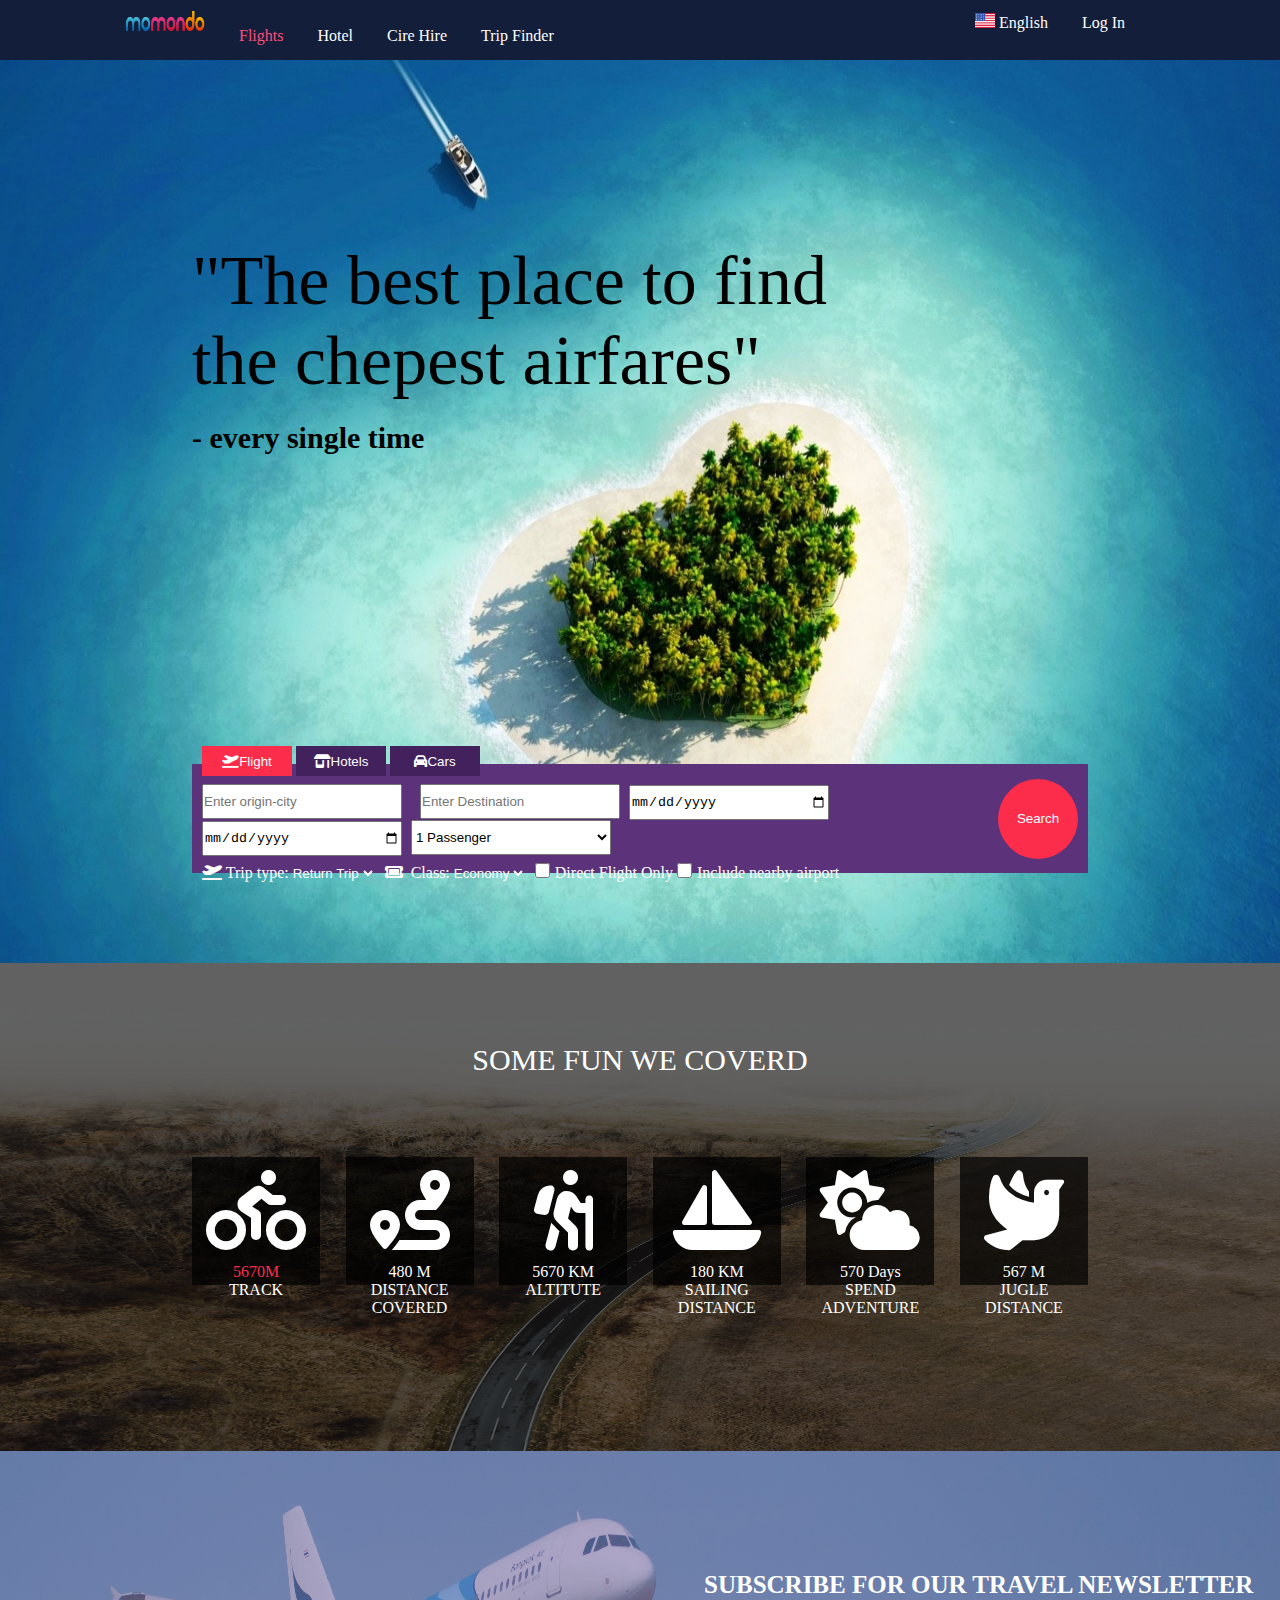
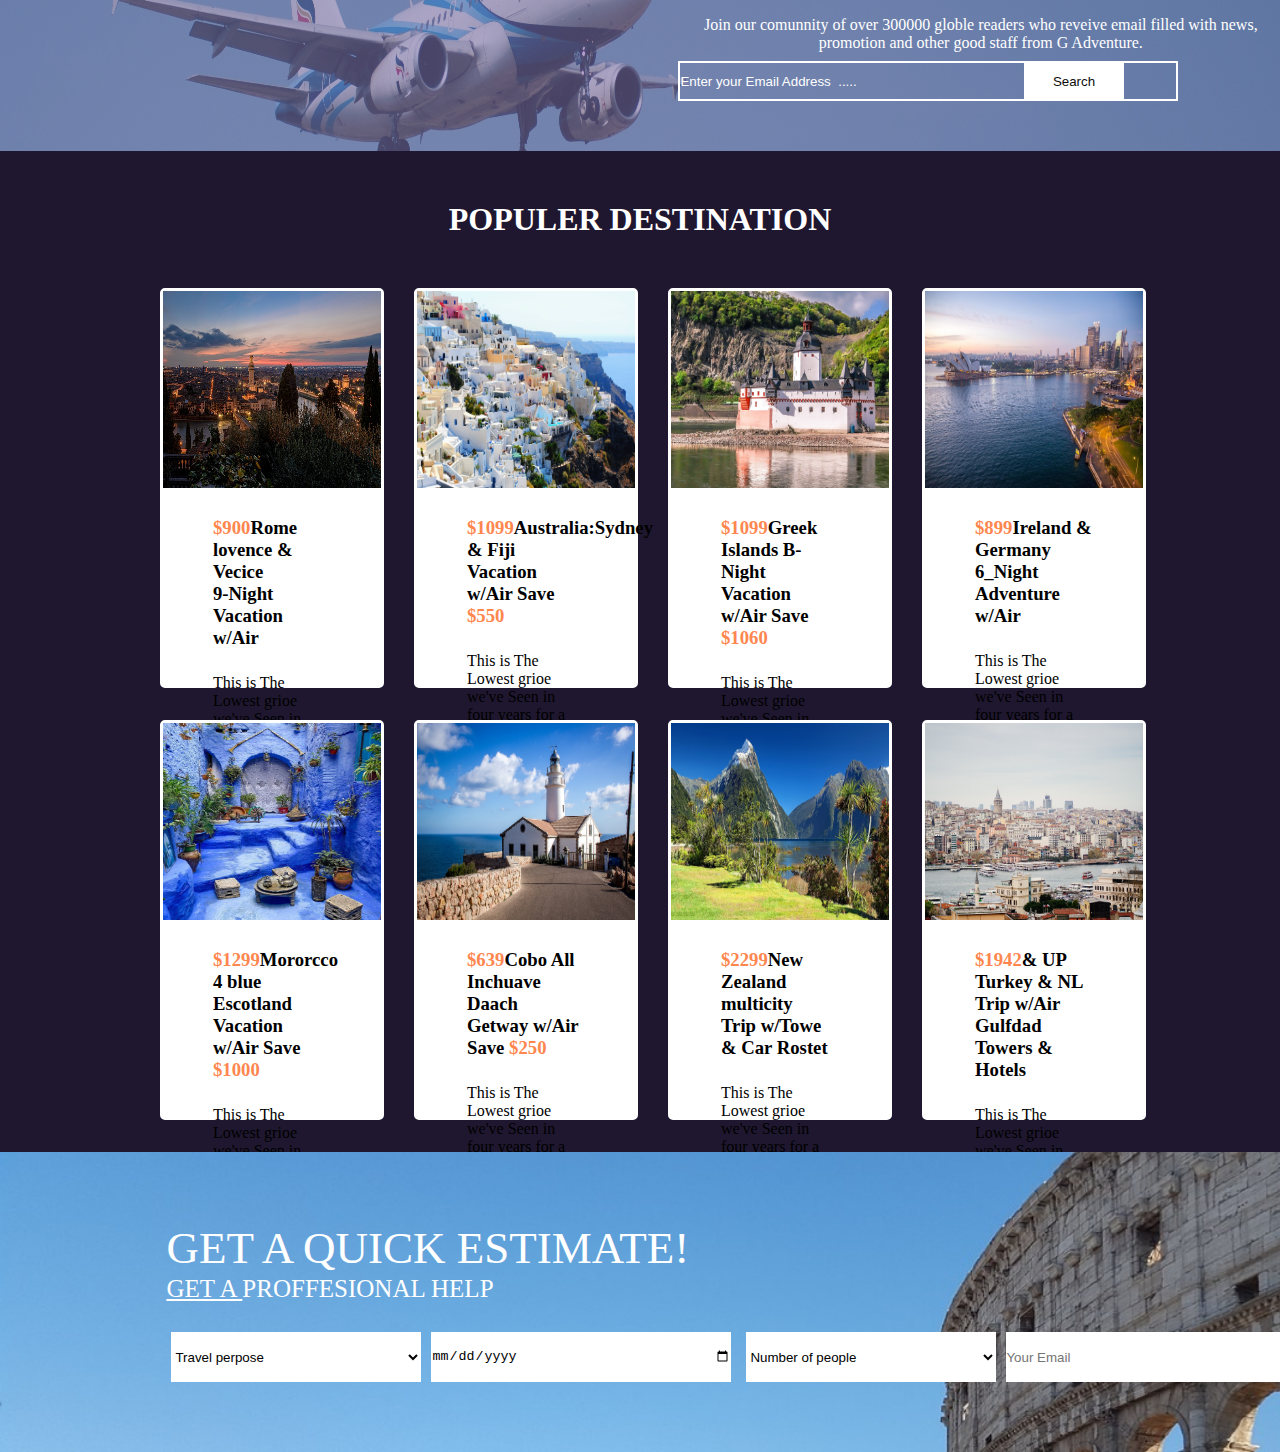
==== index.html @ 9f44e733 "completed estimate part" ====
<!DOCTYPE html>
<html lang="en">

<head>
    <meta charset="UTF-8">
    <meta name="viewport" content="width=device-width, initial-scale=1.0">
    <title>Momondo_layout</title>
    <link rel="stylesheet" href="https://cdnjs.cloudflare.com/ajax/libs/font-awesome/6.4.2/css/all.min.css">
    <link rel="stylesheet" href="./assets/css/style.css">
</head>

<body>
    <!-- Header Section Start -->
    <header>
        <ul>
            <li><a href="index.html">
                    <img src="./assets/img/logo-momondo.png" alt="logo" width="80px" height="40px">
                </a></li>
            <li><a href="javascript:void()" class="active">Flights</a></li>
            <li><a href="javascript:void()">Hotel</a></li>
            <li><a href="javascript:void()">Cire Hire</a></li>
            <li><a href="javascript:void()">Trip Finder</a></li>
        </ul>
        <ul>
            <li><a href="javascript:void()">
                    <img src="./assets/img/us-flag.jpg" alt="us-flag" width="20px" height="15px">
                    English
                </a></li>
            <li><a href="javascript:void()">Log In</a></li>
        </ul>

    </header>
    <!-- Header Section End -->

    <!-- Banner Section Start -->

    <section class="banner">
        <h1>"The best place to find<br>the chepest airfares"</h1>
        <h2>- every single time</h2>

        <form action="">
            <div>
                <div class="switchbutton">
                    <button type="button" class="active">
                        <i class="fa-solid fa-plane-departure"></i>Flight
                    </button>
                    <button type="button">
                        <i class="fa-solid fa-shop"></i>Hotels
                    </button>


                    <button type="button">
                        <i class="fa-solid fa-car"></i>Cars
                    </button>
                </div>
                <div class="searchForm">
                    <label for="origin-city">origin-city</label>
                    <input type="text" name="origin-city" id="origin-city" placeholder="Enter origin-city">

                    <span><i class="fa-solid fa-arrow-righ-arrow-left"
                            style="color: aqua; margin-right: 5px;"></i></span>

                    <label for="destination-city">Destination City</label>
                    <input type="text" name="destination-city" id="destination-city" placeholder="Enter Destination">

                    <label for="trave-start-date">Start Date</label>
                    <input type="date" name="trave-strt-date" id="trave-start-date" placeholder="Enter Start Date">

                    <label for="trave-enf-date">End Date</label>
                    <input type="date" name="trave-end-date" id="trave-end-date" placeholder="Enter End Date">

                    <label for="Select Passenger">Select Passenger</label>
                    <Select name="Select Passenger" id="Select-passenger">
                        <option value="1-Passenger">1 Passenger</option>
                        <option value="2-Passenger">2 Passenger</option>
                        <option value="3-Passenger">3 Passenger</option>
                        <option value="4-Passenger">4 Passenger</option>
                        <option value="5-Passenger">5 Passenger</option>
                    </Select>
                    <div>
                        <i class="fa-solid fa-plane-departure"></i> Trip type:<select>
                            <option value="selected">Return Trip</option>
                            <option>First Trip</option>
                        </select>
                        <i class="fa-sharp fa-solid fa-ticket"></i>&nbsp;&nbsp;Class:<select>
                            <option value="selected">Economy</option>
                            <option>First</option>
                            <option>Business</option>
                        </select>
                        <input type="checkbox" name="ticket">Direct Flight Only <input type="checkbox"
                            name="ticket">Include nearby airport
                    </div>
                </div>
            </div>
            <div>
                <button type="submit" class="smt">Search</button>
            </div>
        </form>
    </section>
    <!-- Banner Section End -->

    <!-- Fun Section Start -->
    <div class="fun">

        <h2>
            SOME FUN WE COVERD
        </h2>
        <ul>
            <li><i class="fa-solid fa-person-biking"></i><br><span>5670M</span><br> TRACK</li>
            <li><i class="fa-solid fa-route"></i><br>480 M <br>DISTANCE COVERED</li>
            <li><i class="fa-solid fa-person-hiking"></i><br>5670 KM<BR>ALTITUTE</li>
            <li><i class="fa-solid fa-sailboat"></i><br>180 KM<br>SAILING DISTANCE</li>
            <li><i class="fa-solid fa-cloud-sun"></i><br>570 Days<br>SPEND ADVENTURE</li>
            <li><i class="fa-solid fa-dove"></i><br>567 M<br>JUGLE DISTANCE</li>
        </ul>
    </div>
    <!-- Fun Section End -->

    <!-- newslatter section Start -->
    <div class="newsletter">
        <h2>
            SUBSCRIBE FOR OUR TRAVEL NEWSLETTER
        </h2>
        <P>
            Join our comunnity of over 300000 globle readers who reveive email filled with news,<br>
            promotion and other good staff from G Adventure.
        </P>
        <input type="text"><input type="button" name="Email"
            value="Enter your Email Address  ....."><button>Search</button>
    </div>
    <!-- newslatter section End -->

    <!-- Place section Start -->
    <section class="place">
        <h1>POPULER DESTINATION</h1>
        <ul>
            <li><img src="./assets/img/rome.jpg" alt="rome" height="50%" width="100%">
                <h3><span style="color: #ff874f;">$900</span>Rome lovence & Vecice<br>9-Night Vacation w/Air</h3>
                <p>This is The Lowest grioe we've Seen in four years for a one Night</p>
            </li>
            <li><img src="./assets/img/aust.jpg" alt="rome" height="50%" width="100%">
                <h3><span style="color: #ff874f;">$1099</span>Australia:Sydney & Fiji<br>Vacation w/Air Save <span
                        style="color: #ff874f;">$550</span></h3>
                <p>This is The Lowest grioe we've Seen in four years for a one Night</p>
            </li>
            <li><img src="./assets/img/germany.jpg" alt="rome" height="50%" width="100%">
                <h3><span style="color: #ff874f;">$1099</span>Greek Islands B-Night<br>Vacation w/Air Save <span
                        style="color: #ff874f;">$1060</span></h3>
                <p>This is The Lowest grioe we've Seen in four years for a one Night</p>
            </li>
            <li><img src="./assets/img/sydney.jpg" alt="rome" height="50%" width="100%">
                <h3><span style="color: #ff874f;">$899</span>Ireland & Germany 6_Night<br>Adventure w/Air</h3>
                <p>This is The Lowest grioe we've Seen in four years for a one Night</p>
            </li>
        </ul>
        <ul>
            <li><img src="./assets/img/blue.jpg" alt="rome" height="50%" width="100%">
                <h3><span style="color: #ff874f;">$1299</span>Mororcco 4 blue Escotland<br>Vacation w/Air Save <span
                        style="color: #ff874f;">$1000</span></h3>
                <p>This is The Lowest grioe we've Seen in four years for a one Night</p>
            </li>
            <li><img src="./assets/img/kabo.jpg" alt="rome" height="50%" width="100%">
                <h3><span style="color: #ff874f;">$639</span>Cobo All Inchuave Daach<br>Getway w/Air Save <span
                        style="color: #ff874f;">$250</span></h3>
                <p>This is The Lowest grioe we've Seen in four years for a one Night</p>
            </li>
            <li><img src="./assets/img/multicity.jpg" alt="rome" height="50%" width="100%">
                <h3><span style="color: #ff874f;">$2299</span>New Zealand multicity<br>Trip w/Towe & Car Rostet</h3>
                <p>This is The Lowest grioe we've Seen in four years for a one Night</p>
            </li>
            <li><img src="./assets/img/turkey.jpg" alt="rome" height="50%" width="100%">
                <h3><span style="color: #ff874f;">$1942</span>& UP Turkey & NL Trip w/Air<br>Gulfdad Towers & Hotels
                </h3>
                <p>This is The Lowest grioe we've Seen in four years for a one Night</p>
            </li>
        </ul>
    </section>
    <!-- Place section End -->

    <!-- Calculate section Start -->
    <section class="calculate">
        <H1>GET A QUICK ESTIMATE!</H1>
        <h4><u>GET A </u>PROFFESIONAL HELP</h4>
        <ul>
            <li><Select>
                    <option value="travel">Travel perpose</option>
                </Select></li>
            <li>
                <input type="date" name="trave-strt-date" id="trave-start-date" placeholder="Enter Start Date">
            </li>
            <li><Select>
                    <option value="travel">Number of people</option>
                </Select></li>
            <li><input type="mail" name="mail" placeholder="Your Email"></li>
            <li><input type="submit" name="calculate" value="CALCULATE NOW" style="background: #ff874f; border: solid black 1px;"></li>
        </ul>
    </section>
    <!-- Calculate section End -->
</body>

</html>
---- assets/css/style.css ----
*{
    padding: 0px;
    margin: 0px;
    box-sizing: border-box;
}

a{
    color: #fff;
    text-decoration: none;
}
/* Header Section Start */
header{
    width: 100%;
    height: 60px;
    color: #fff;
    display: flex;
    padding: 0px 125px;
    background: #131E3A;
    align-items: center;
    justify-content: space-between;
}
header ul li{
    margin-right: 30px;
    display: inline-flex;
    align-items: center;
    padding-bottom: 15px;
}
header ul li a.active{
    color: #ff4f7b;
}
/* Header Section End */
/* Banner Section Start */
.banner{
    width: 100%;
    height: 903px;
    color: #fff;
    padding: 0px 125px;
    background: url(../img/banner.jpg);
    background-size: 100% 100%;
    position: relative;
}
.banner h1{
top: 20%;
left: 15%;
color: black;
font-size: 70px;
position: absolute;
font-weight: normal;
font-family: 'Franklin Gothic Medium',;

}
.banner h2{
   top: 40%;
   left: 15%;
   color: black;
   font-size: 30px;
   position: absolute;
}
.banner form{
    width: 70%;
    bottom: 10%;
    left: 15%;
    height: 12%;
    display: flex;
    padding: 2px 10px;
    position: absolute;
    align-items: center;
    background: #5c327a;
}
.banner form button{
    width: 90px;
    height: 30px;
    border: none;
    color: #fff;
    font-weight: 500;
    background: #43215c;
}
.banner form button.active{
    background: #fc2d4b;
}
.banner form label{
    display: none;
}
.banner form .searchForm{
    margin-top: 8px;
}
.banner form .searchForm input,
.banner form .searchForm Select{
    width: 200px;
    height: 35px;
    margin-right: 5px;
}
.banner form button.smt{
    width: 80px;
    height: 80px;
    border-radius: 50%;
    margin-left: 100px;
    color: #fff;
    background: #fc2d4b;
}
.banner form .searchForm div select{
    width: auto;
    height: 35px;
    background: none;
    border: none;
    color: #fff;
}
.banner form .searchForm div select option{
    color: black;
}
.banner form .searchForm div input{
    width: 15px;
    height: 15px;
}
/* Banner Section End */

/* FUN section Start */
.fun{
    width: 100%;
    height:488px;
    background: linear-gradient(rgba(0,0,0,0.6),rgba(0,0,0,0.6)),url(../img/fun_background.jpg);
    background-size:100% 100%;
   ;
}
.fun h2{
    text-align: center;
    padding: 80px 80px;
    font-size: 30px;
    font-weight: 400;
    color: #fff;
}
.fun ul{
    display: flex;
   justify-content: space-between;
   margin-left:15%;
   margin-right:15%;
}
.fun ul li{
    height: 10vw;
    width: 10vw;
    background: #fff;
    text-align: center;
    background: rgba(0,0,0,0.7);
    list-style: none;
    color: #fff;
}
.fun ul li i{
    color: #ffffff;
    font-size: 500%;
    padding: 10%;
}

.fun ul li span{
    font-weight: 200;
    color: #fc2d4b;
}
/* FUN section End */

/* newsletter section Start */
.newsletter{
    width: 100%;
    height: 300px;
    background:linear-gradient(rgba(120, 104, 158, 0.6),rgba(120, 104, 158, 0.6)),url(../img/cut_aroplane.jpg);
    background-size: 100% 200%;
    position: relative;
    
}
.newsletter h2{ 
    top: 40%;
    left: 55%;
    color: black;
    font-size: 25px;
    position: absolute;
    color: #fff;
    text-align: center;
}
.newsletter p{
top: 55%;
left: 55%;
font: 100;
position: absolute;
color: #fff;
text-align: center;
}
.newsletter input{
top: 70%;
left: 53%;
position: absolute;
color: #fff;
background: none;
border: solid #fff 2px;
width: 500px;
height: 40px;
text-align: left;
}
.newsletter button{
    top: 70%;
left: 80%;
position: absolute;
color: #0c0c0c;
background: #fff;
border: solid #fff 2px;
height: 40px;
width: 100px;

}
/* newsletter section End */

/* Place section Start */
.place{
    width: 100%;
    height: auto;
    color: #fff;
    padding: 0px;
    background: #1F172F;
    text-align: center;
   
}
.place h1{
    padding: 50px;

}
.place ul{
display: grid;
grid-template-columns: 20% 20% 20% 20%;
grid-template-rows: 400px 2px;
grid-gap:30px;
margin-left: 12.5%;
}
.place ul li{
    list-style: none;
    border-radius: 5px;
    text-align: center;
    background: #ffffff;
    border: solid #fff 3px;
    
}
.place ul li h3{
    color: #000000;
    text-align: left;
    padding: 25px 50px; 
}
.place ul li p{
    color: #000000;
    text-align: left;
    padding: 0px 50px;
}
/* Place section End */

/* Calculate section Start */
.calculate{
    width: 100%;
    height: 300px;
    background:url(../img/calculate.jpg) ;
    background-size: 120% 300%;
    position: relative;
}
.calculate h1{
    left: 13%;
    position: absolute;
    font-size: 45px;
    color: #fff;
    margin-top: 70px;
    font-weight: 500;
}

.calculate H4{
    left: 13%;
    position: absolute;
    font-size: 25px;
    color: #fff;
    margin-top: 123px;
    font-weight: 500;
}
.calculate ul{
    display: inline-flex;
    left: 13%;
    top: 160px;
    position: absolute;
}
.calculate ul li{
    list-style: none;
    color: #fff;
    margin-right:10px;
    margin-top: 20px;
}
.calculate ul li input{
    width: 300px;
    height: 50px;
    background: #ffffff;
    border: none;
}
.calculate ul li select{
    width: 250px;
    height: 50px;
    background: #fff;
    margin-left: 5px;
    border: none;
}
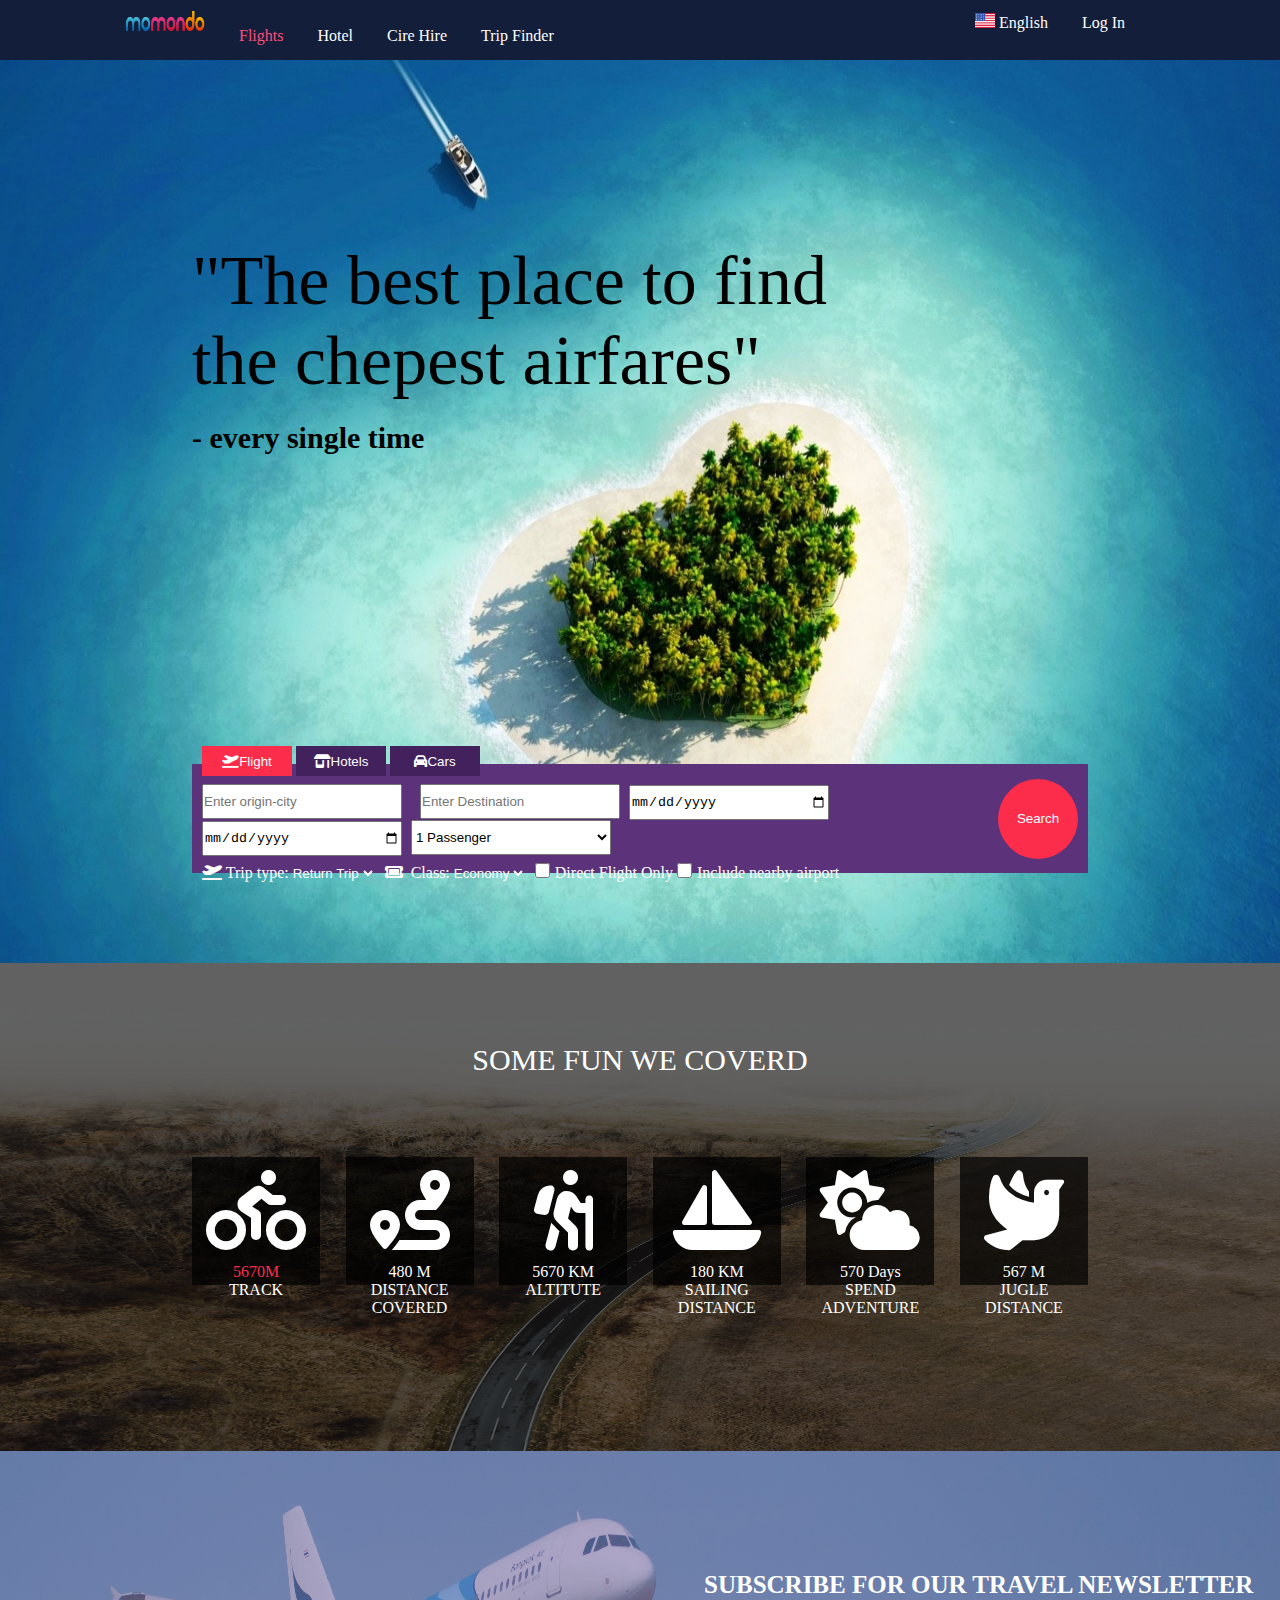
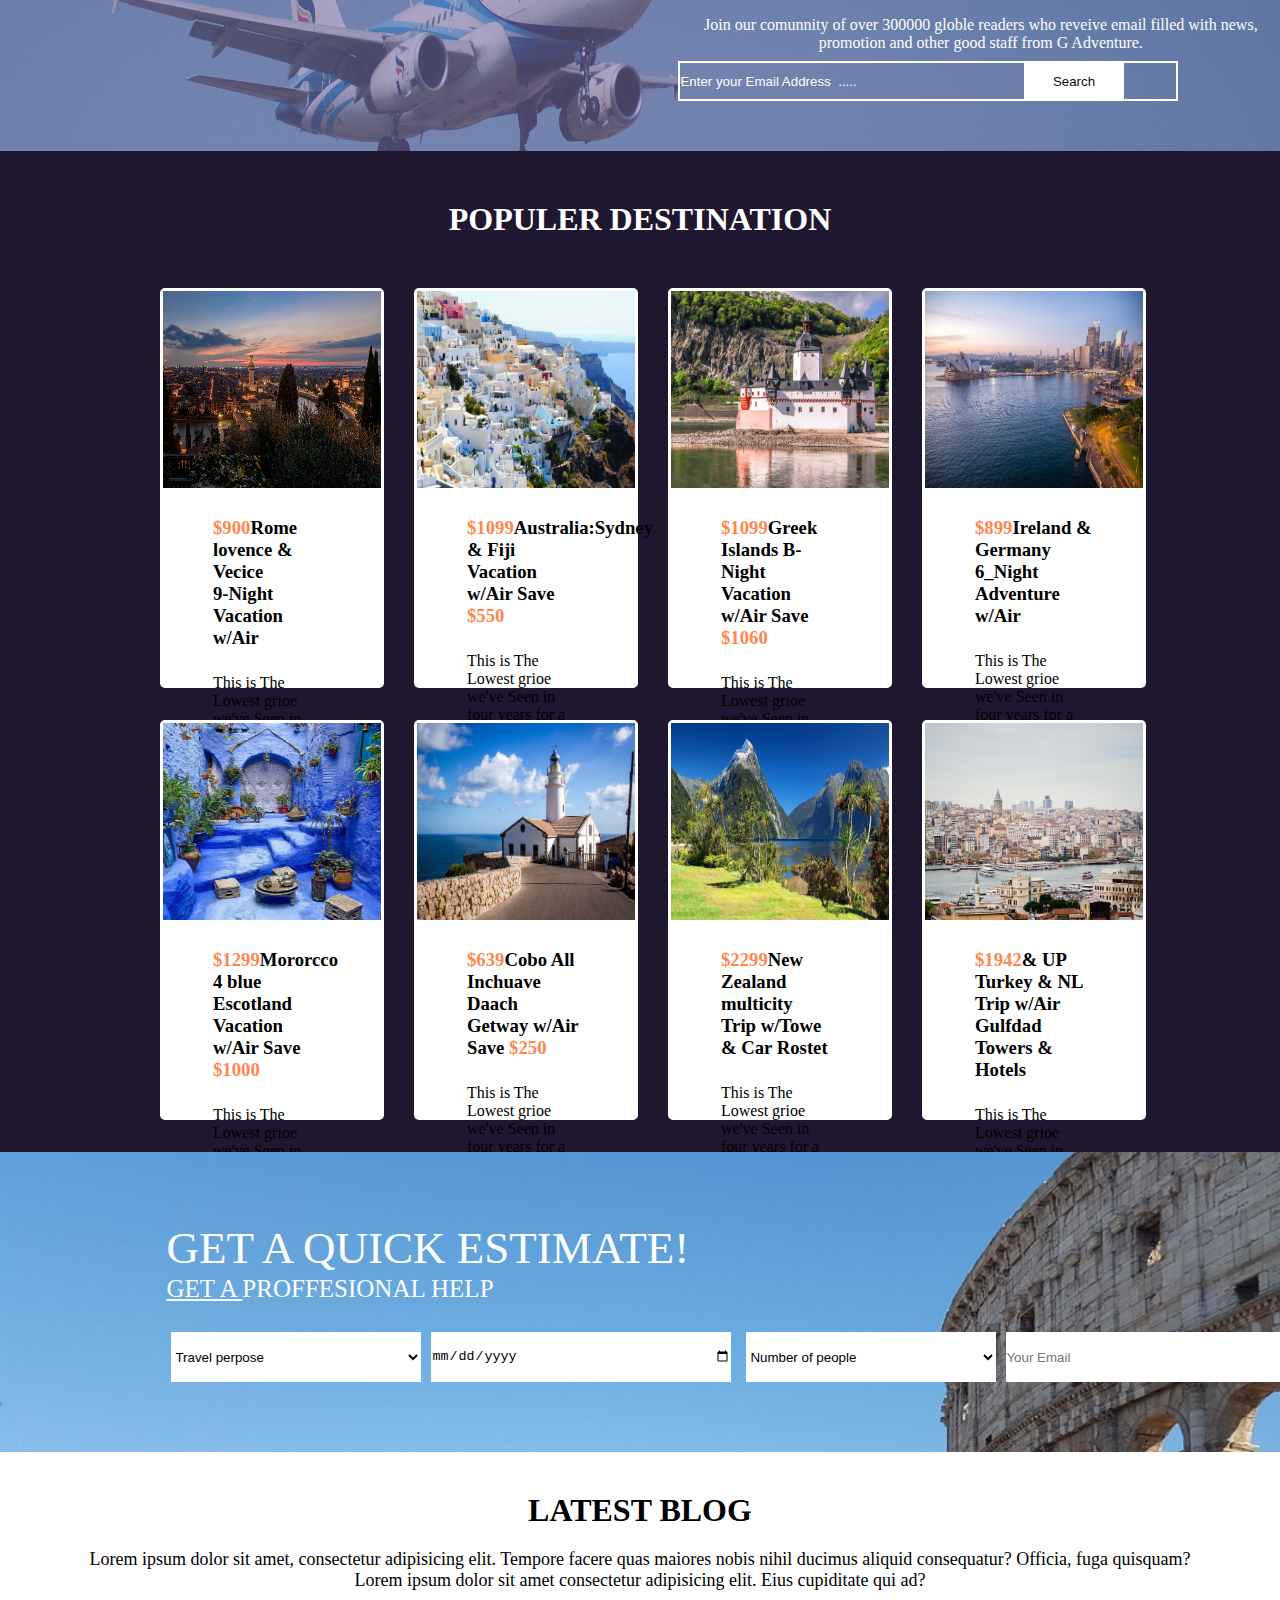
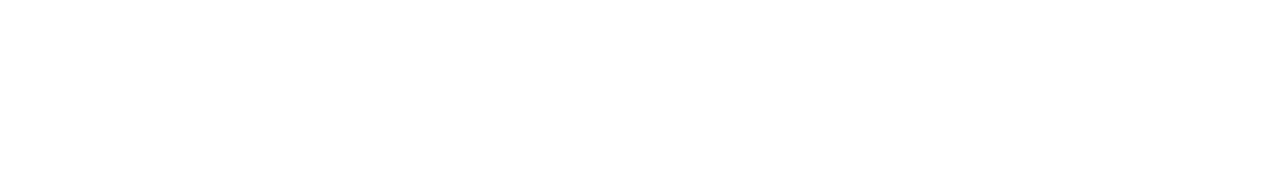
==== commit 9cbe1fd5: "blog section updated" ====
--- a/index.html
+++ b/index.html
@@ -192,10 +192,20 @@
                     <option value="travel">Number of people</option>
                 </Select></li>
             <li><input type="mail" name="mail" placeholder="Your Email"></li>
-            <li><input type="submit" name="calculate" value="CALCULATE NOW" style="background: #ff874f; border: solid black 1px;"></li>
+            <li><input type="submit" name="calculate" value="CALCULATE NOW"
+                    style="background: #ff874f; border: solid black 1px;"></li>
         </ul>
     </section>
     <!-- Calculate section End -->
+
+    <div class="blog">
+        <h1>LATEST BLOG</h1>
+        <p>Lorem ipsum dolor sit amet, consectetur adipisicing elit. Tempore facere quas maiores nobis nihil ducimus
+            aliquid consequatur? Officia, fuga quisquam?
+        <br>Lorem ipsum dolor sit amet consectetur adipisicing elit. Eius cupiditate qui ad?
+        </p>
+            
+    </div>
 </body>
 
 </html>--- a/assets/css/style.css
+++ b/assets/css/style.css
@@ -296,4 +296,16 @@
     background: #fff;
     margin-left: 5px;
     border: none;
+}
+.blog {
+    width: 100%;
+    height: 300px;
+    background: #fff;
+    color: #000000;
+    text-align: center;
+    margin-top: 40px;
+}
+.blog p{
+    margin-top: 20px;
+    font-size: 18px;
 }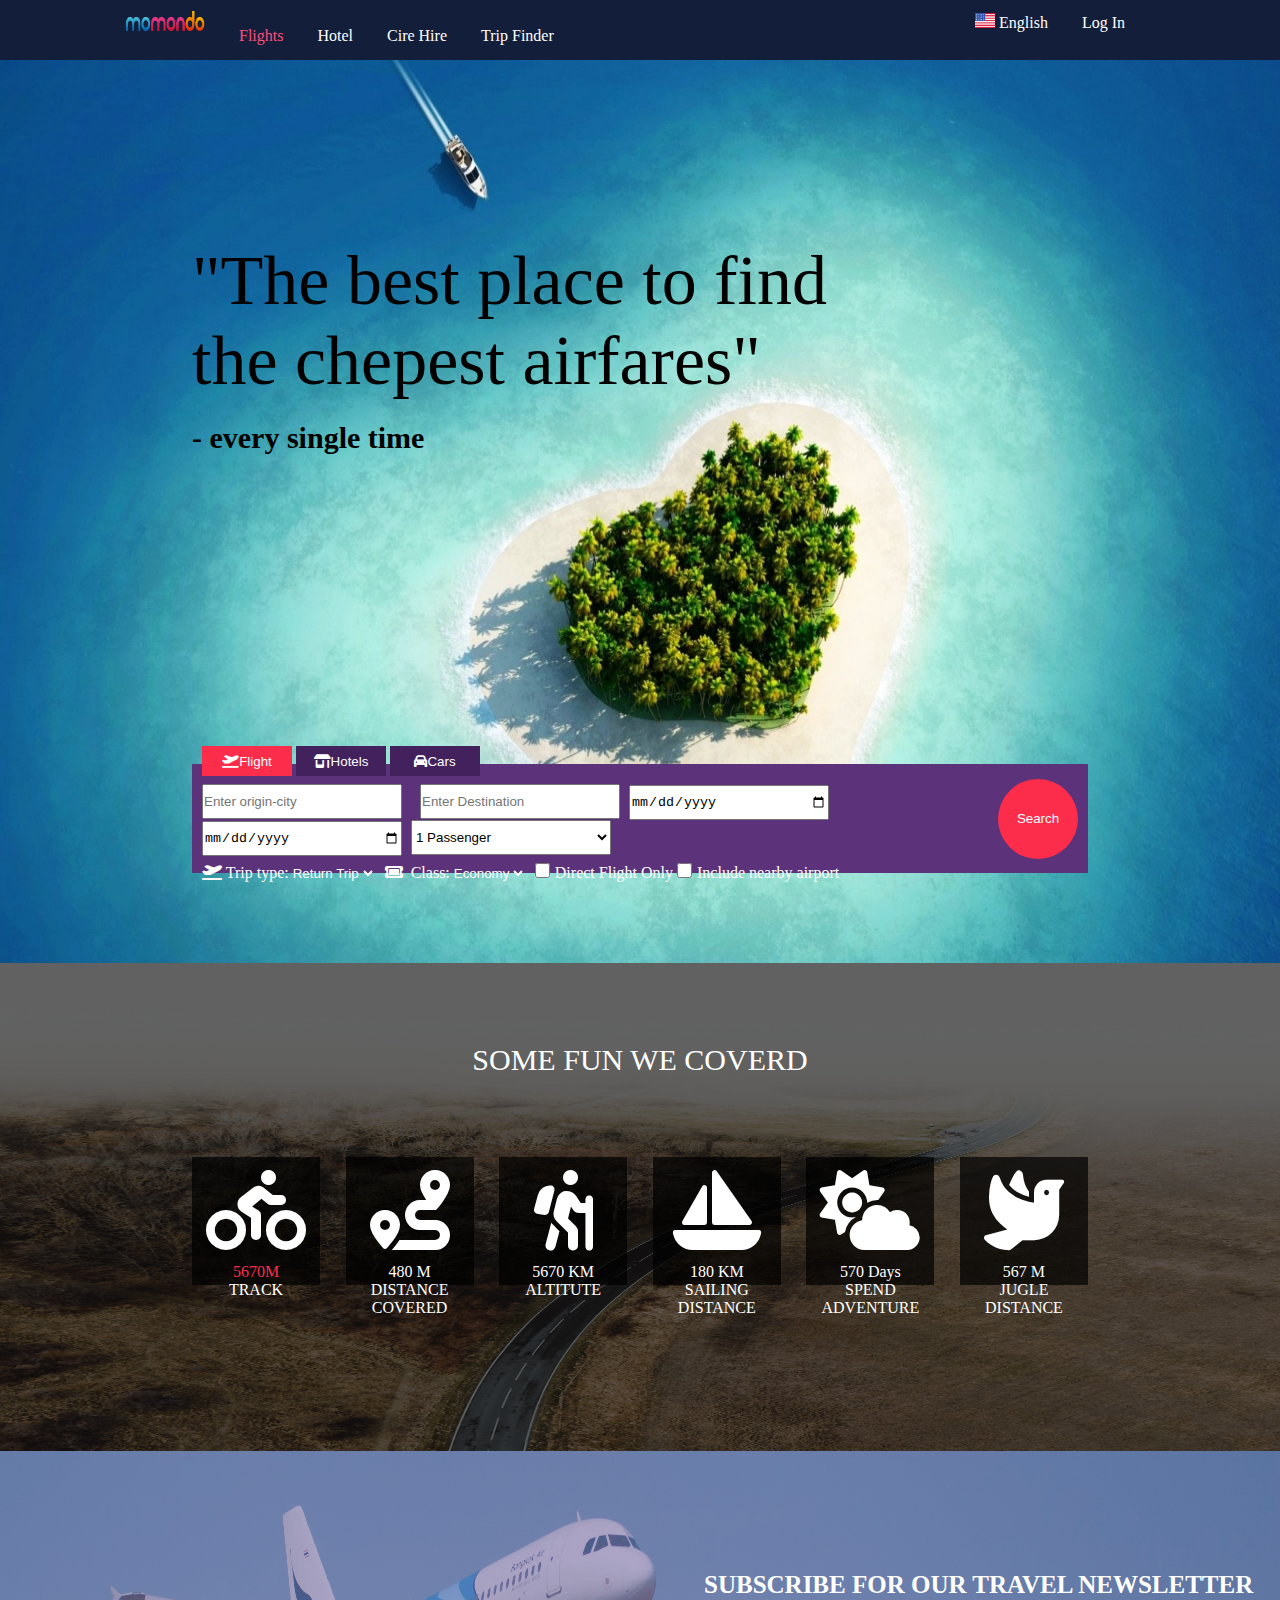
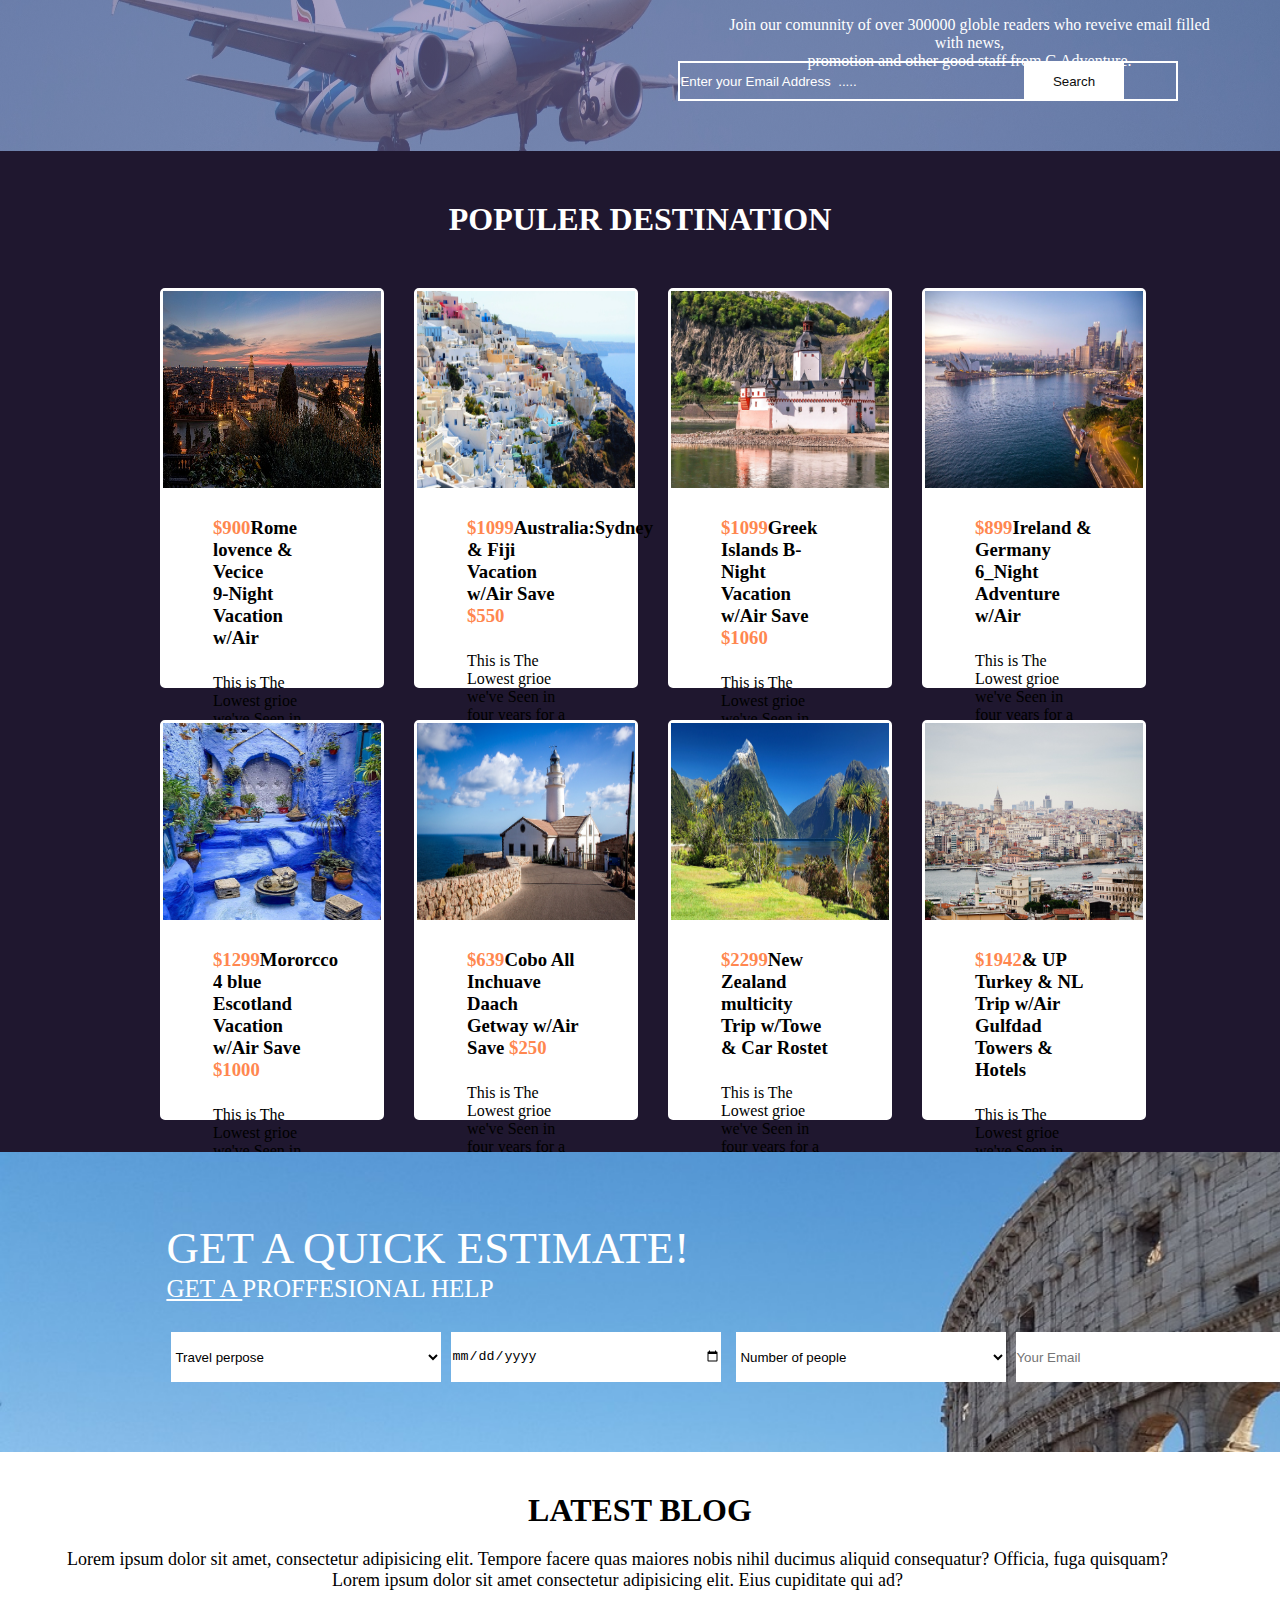
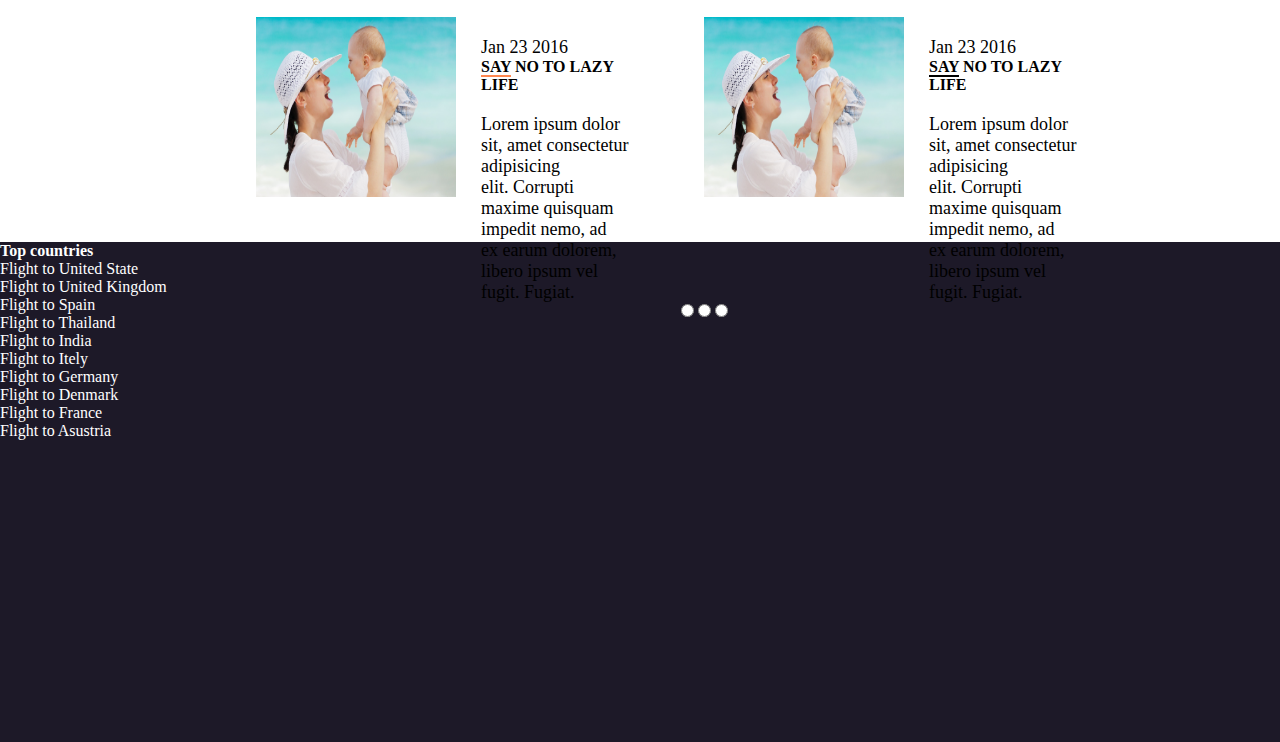
==== commit a381aa2e: "carsol section completed" ====
--- a/index.html
+++ b/index.html
@@ -202,10 +202,48 @@
         <h1>LATEST BLOG</h1>
         <p>Lorem ipsum dolor sit amet, consectetur adipisicing elit. Tempore facere quas maiores nobis nihil ducimus
             aliquid consequatur? Officia, fuga quisquam?
-        <br>Lorem ipsum dolor sit amet consectetur adipisicing elit. Eius cupiditate qui ad?
+            <br>Lorem ipsum dolor sit amet consectetur adipisicing elit. Eius cupiditate qui ad?
         </p>
-            
+        <div class="context">
+            <ul>
+                <li> <img src="./assets/img/mother.jpg" alt="" width="200px" height="180px"></li>
+                <li>
+                    <p>Jan 23 2016</p>
+                    <h4><span style="border-bottom: #ff874f solid 2px;">SAY</span> NO TO LAZY LIFE</h4>
+                    <P>Lorem ipsum dolor sit, amet consectetur adipisicing<br> elit. Corrupti maxime quisquam impedit nemo,
+                        ad<br>
+                        ex earum dolorem, libero ipsum vel fugit. Fugiat.</P>
+                </li>
+                <li> <img src="./assets/img/mother.jpg" alt="" width="200px" height="180px"></li>
+                <li>
+                    <p>Jan 23 2016</p>
+                    <h4><span style="border-bottom: #000000 solid 2px;">SAY</span> NO TO LAZY LIFE</h4>
+                    <P>Lorem ipsum dolor sit, amet consectetur adipisicing <br>elit. Corrupti maxime quisquam impedit nemo,
+                        ad<br>
+                        ex earum dolorem, libero ipsum vel fugit. Fugiat.</P>
+                </li>
+            </ul>
+            <input type="radio" name="button">   <input type="radio" name="button">   <input type="radio" name="button">
+        </div>
     </div>
+<!-- footer section Start -->
+<section class="footer">
+  <ul>
+    <h4>Top countries</h4>
+    <li>Flight to United State</li>
+    <li>Flight to United Kingdom</li>
+    <li>Flight to Spain</li>
+    <li>Flight to Thailand</li>
+    <li>Flight to India</li>
+    <li>Flight to Itely</li>
+    <li>Flight to Germany</li>
+    <li>Flight to Denmark</li>
+    <li>Flight to France</li>
+    <li>Flight to Asustria</li>
+  </ul>
+</section>
+<!-- footer section End -->
+
 </body>
 
 </html>--- a/assets/css/style.css
+++ b/assets/css/style.css
@@ -285,13 +285,13 @@
     margin-top: 20px;
 }
 .calculate ul li input{
-    width: 300px;
+    width: 270px;
     height: 50px;
     background: #ffffff;
     border: none;
 }
 .calculate ul li select{
-    width: 250px;
+    width: 270px;
     height: 50px;
     background: #fff;
     margin-left: 5px;
@@ -299,7 +299,7 @@
 }
 .blog {
     width: 100%;
-    height: 300px;
+    height: 350px;
     background: #fff;
     color: #000000;
     text-align: center;
@@ -308,4 +308,41 @@
 .blog p{
     margin-top: 20px;
     font-size: 18px;
-}+}
+
+.context{
+    background: #ffffff;
+    width: 70%;
+    height: 300px;
+    margin-left: 20%;
+    margin-top: 2%;
+    align-items:flex-end ;
+
+   
+}
+
+/* ========================== */
+.context ul {
+    display:flex;
+    text-align: left;
+}
+
+.context ul li{
+    list-style: none;
+}
+.context h4,p{
+    padding-left: 25px;
+    padding-right: 70px;
+}
+.context input{
+    
+}
+
+
+.footer{
+    width: 100%;
+    height: 500px;
+    background: #1D1928;
+    color: #fff;
+}
+
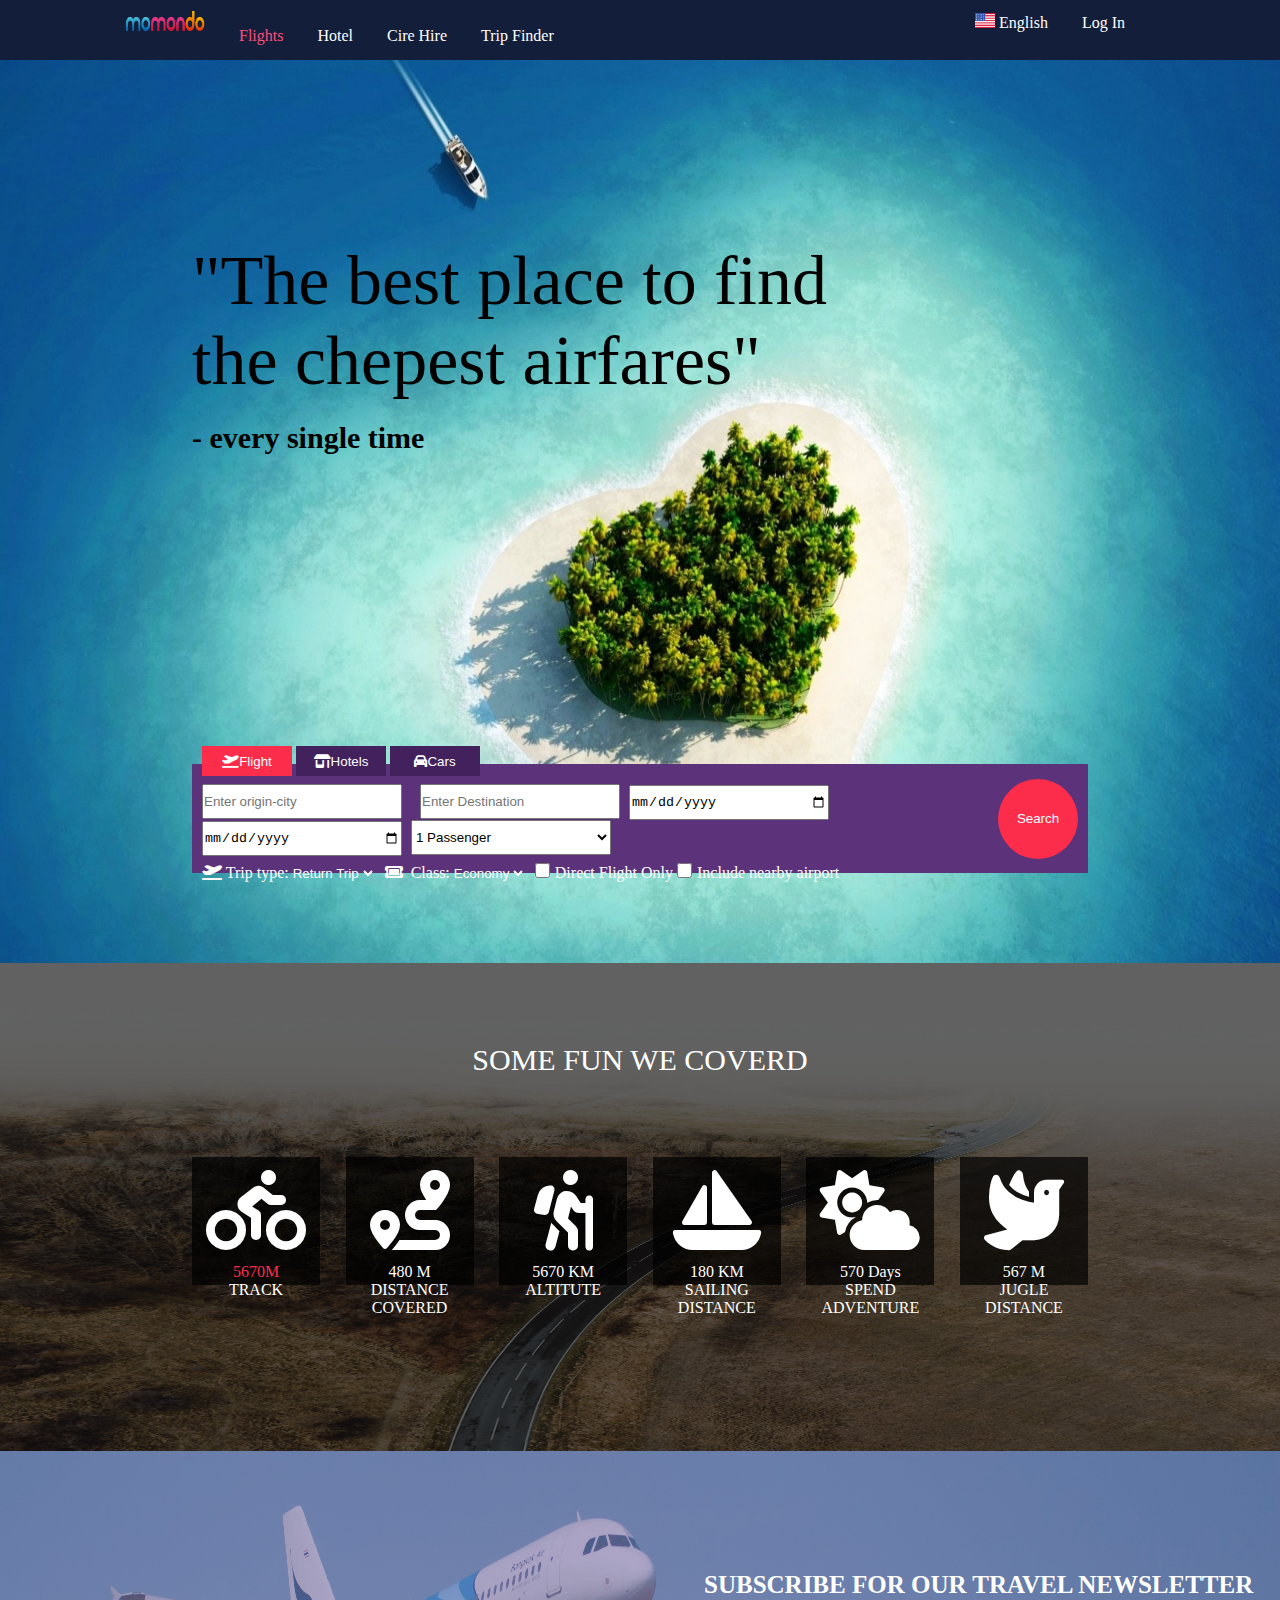
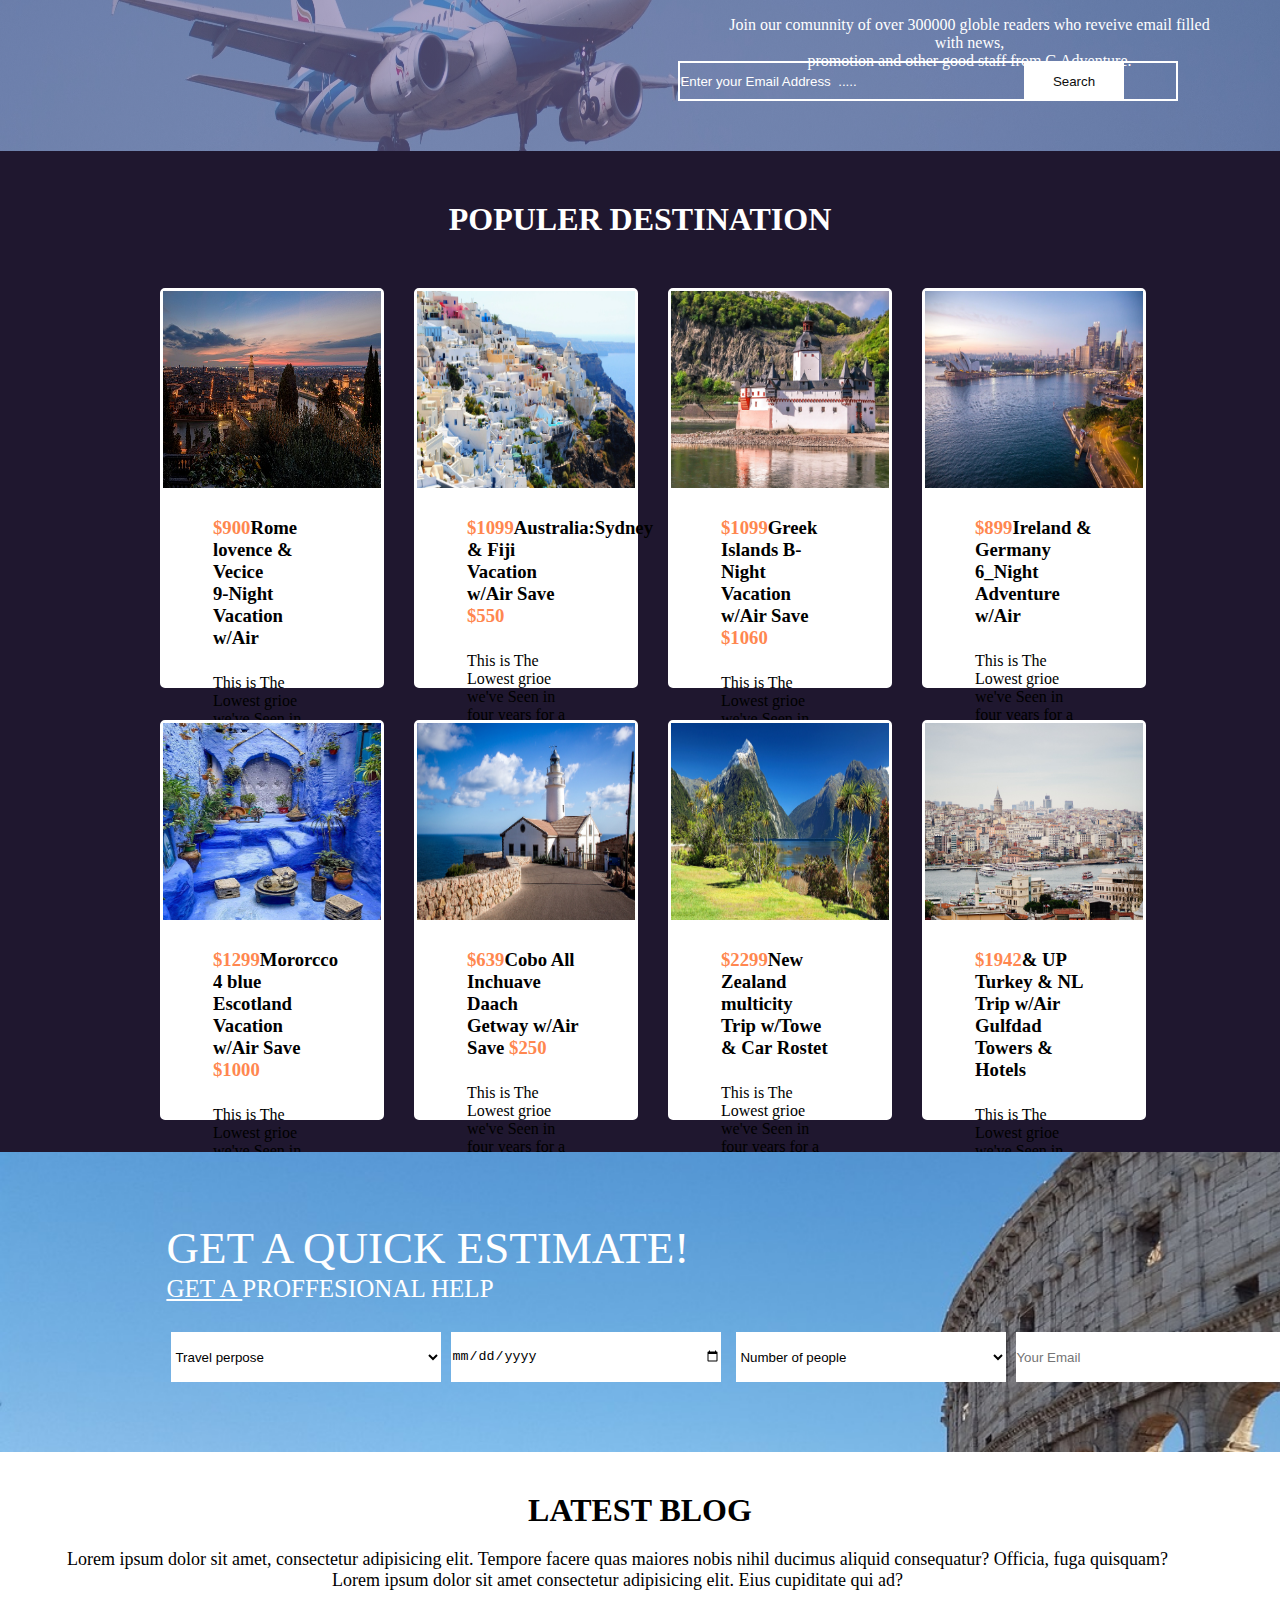
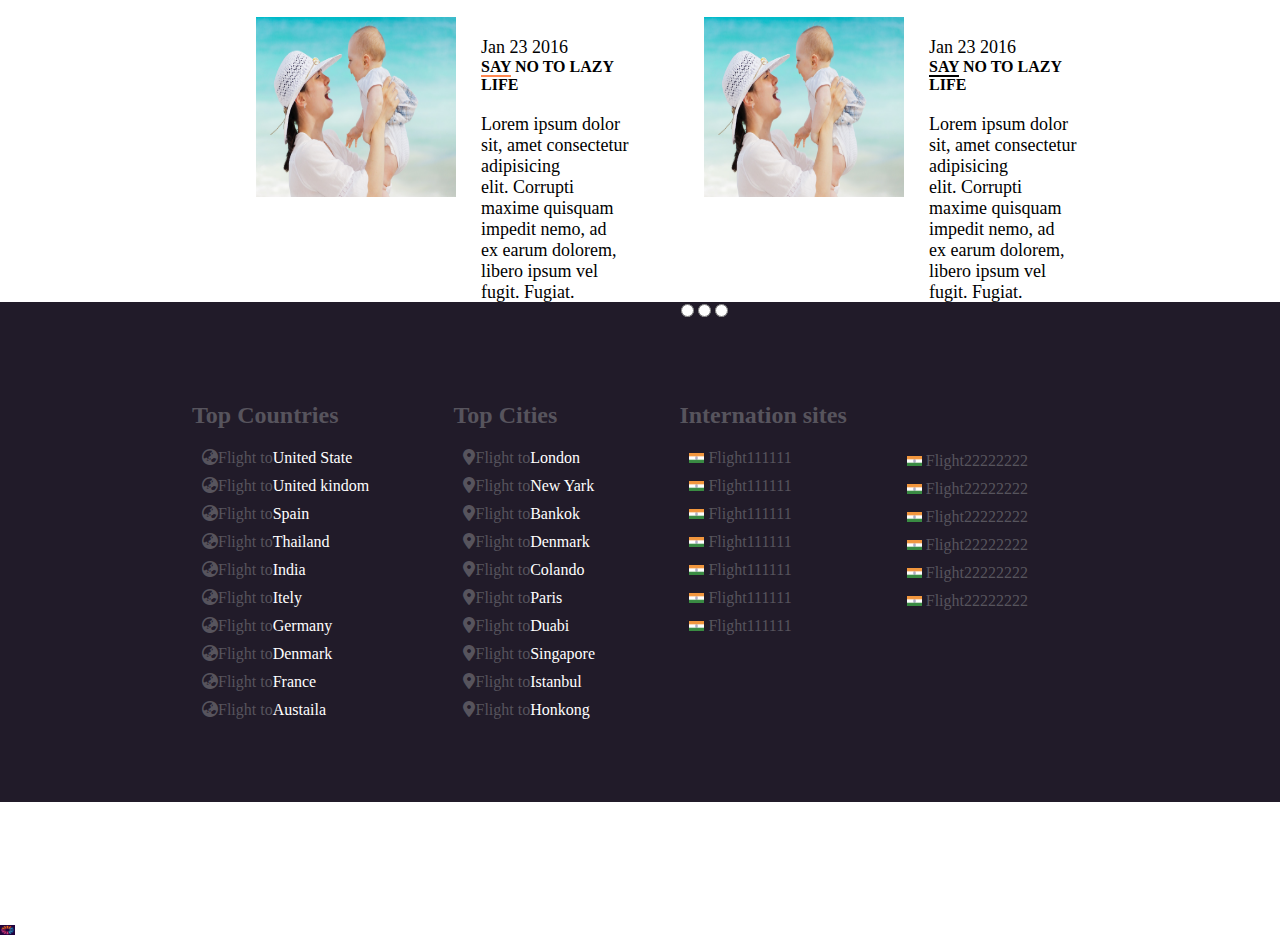
==== commit 7970cb34: "footer section updated" ====
--- a/index.html
+++ b/index.html
@@ -210,7 +210,8 @@
                 <li>
                     <p>Jan 23 2016</p>
                     <h4><span style="border-bottom: #ff874f solid 2px;">SAY</span> NO TO LAZY LIFE</h4>
-                    <P>Lorem ipsum dolor sit, amet consectetur adipisicing<br> elit. Corrupti maxime quisquam impedit nemo,
+                    <P>Lorem ipsum dolor sit, amet consectetur adipisicing<br> elit. Corrupti maxime quisquam impedit
+                        nemo,
                         ad<br>
                         ex earum dolorem, libero ipsum vel fugit. Fugiat.</P>
                 </li>
@@ -218,31 +219,70 @@
                 <li>
                     <p>Jan 23 2016</p>
                     <h4><span style="border-bottom: #000000 solid 2px;">SAY</span> NO TO LAZY LIFE</h4>
-                    <P>Lorem ipsum dolor sit, amet consectetur adipisicing <br>elit. Corrupti maxime quisquam impedit nemo,
+                    <P>Lorem ipsum dolor sit, amet consectetur adipisicing <br>elit. Corrupti maxime quisquam impedit
+                        nemo,
                         ad<br>
                         ex earum dolorem, libero ipsum vel fugit. Fugiat.</P>
                 </li>
             </ul>
-            <input type="radio" name="button">   <input type="radio" name="button">   <input type="radio" name="button">
+            <input type="radio" name="button"> <input type="radio" name="button"> <input type="radio" name="button">
         </div>
     </div>
-<!-- footer section Start -->
-<section class="footer">
-  <ul>
-    <h4>Top countries</h4>
-    <li>Flight to United State</li>
-    <li>Flight to United Kingdom</li>
-    <li>Flight to Spain</li>
-    <li>Flight to Thailand</li>
-    <li>Flight to India</li>
-    <li>Flight to Itely</li>
-    <li>Flight to Germany</li>
-    <li>Flight to Denmark</li>
-    <li>Flight to France</li>
-    <li>Flight to Asustria</li>
-  </ul>
-</section>
-<!-- footer section End -->
+    <!-- footer section Start -->
+    <footer>
+        <div class="topfoot">
+            <ul>
+                <h2>Top Countries</h2>
+                <li><i class="fa-solid fa-earth-asia"></i>Flight to<a href="javascript:void()">United State</a></li>
+                <li><i class="fa-solid fa-earth-asia"></i>Flight to<a href="javascript:void()">United kindom</a></li>
+                <li><i class="fa-solid fa-earth-asia"></i>Flight to<a href="javascript:void()">Spain</a></li>
+                <li><i class="fa-solid fa-earth-asia"></i>Flight to<a href="javascript:void()">Thailand</a></li>
+                <li><i class="fa-solid fa-earth-asia"></i>Flight to<a href="javascript:void()">India</a></li>
+                <li><i class="fa-solid fa-earth-asia"></i>Flight to<a href="javascript:void()">Itely</a></li>
+                <li><i class="fa-solid fa-earth-asia"></i>Flight to<a href="javascript:void()">Germany</a></li>
+                <li><i class="fa-solid fa-earth-asia"></i>Flight to<a href="javascript:void()">Denmark</a></li>
+                <li><i class="fa-solid fa-earth-asia"></i>Flight to<a href="javascript:void()">France</a></li>
+                <li><i class="fa-solid fa-earth-asia"></i>Flight to<a href="javascript:void()">Austaila</a></li>
+            </ul>
+            <ul>
+                <h2>Top Cities</h2>
+                <li><i class="fa-solid fa-location-dot"></i>Flight to<a href="javascript:void()">London</a></li>
+                <li><i class="fa-solid fa-location-dot"></i>Flight to<a href="javascript:void()">New Yark</a></li>
+                <li><i class="fa-solid fa-location-dot"></i>Flight to<a href="javascript:void()">Bankok</a></li>
+                <li><i class="fa-solid fa-location-dot"></i>Flight to<a href="javascript:void()">Denmark</a></li>
+                <li><i class="fa-solid fa-location-dot"></i>Flight to<a href="javascript:void()">Colando</a></li>
+                <li><i class="fa-solid fa-location-dot"></i>Flight to<a href="javascript:void()">Paris</a></li>
+                <li><i class="fa-solid fa-location-dot"></i>Flight to<a href="javascript:void()">Duabi</a></li>
+                <li><i class="fa-solid fa-location-dot"></i>Flight to<a href="javascript:void()">Singapore</a></li>
+                <li><i class="fa-solid fa-location-dot"></i>Flight to<a href="javascript:void()">Istanbul</a></li>
+                <li><i class="fa-solid fa-location-dot"></i>Flight to<a href="javascript:void()">Honkong</a></li>
+            </ul>
+            <div class="internation">
+            <ul>
+                <h2>Internation sites</h2>
+                <li><img src="./assets/img/in.jpg" alt="" width="15px" height="10px">&nbspFlight111111</li>
+                <li><img src="./assets/img/in.jpg" alt="" width="15px" height="10px">&nbspFlight111111</li>
+                <li><img src="./assets/img/in.jpg" alt="" width="15px" height="10px">&nbspFlight111111</li>
+                <li><img src="./assets/img/in.jpg" alt="" width="15px" height="10px">&nbspFlight111111</li>
+                <li><img src="./assets/img/in.jpg" alt="" width="15px" height="10px">&nbspFlight111111</li>
+                <li><img src="./assets/img/in.jpg" alt="" width="15px" height="10px">&nbspFlight111111</li>
+                <li><img src="./assets/img/in.jpg" alt="" width="15px" height="10px">&nbspFlight111111</li>
+            </ul>
+            <ul>
+                <li style="margin-top: 150px;"><img src="./assets/img/in.jpg" alt="" width="15px" height="10px">&nbspFlight22222222</li>
+                <li><img src="./assets/img/in.jpg" alt="" width="15px" height="10px">&nbspFlight22222222</li>
+                <li><img src="./assets/img/in.jpg" alt="" width="15px" height="10px">&nbspFlight22222222</li>
+                <li><img src="./assets/img/in.jpg" alt="" width="15px" height="10px">&nbspFlight22222222</li>
+                <li><img src="./assets/img/in.jpg" alt="" width="15px" height="10px">&nbspFlight22222222</li>
+                <li><img src="./assets/img/in.jpg" alt="" width="15px" height="10px">&nbspFlight22222222</li>
+            </ul>
+        </div>
+        </div>
+        <div class="downfoot">
+         <img src="./assets/img/mm.jpg" alt="" width="15px" height="10px">
+        </div>
+    </footer>
+    <!-- footer section End -->
 
 </body>
 
--- a/assets/css/style.css
+++ b/assets/css/style.css
@@ -1,15 +1,16 @@
-*{
+* {
     padding: 0px;
     margin: 0px;
     box-sizing: border-box;
 }
 
-a{
+a {
     color: #fff;
     text-decoration: none;
 }
+
 /* Header Section Start */
-header{
+header {
     width: 100%;
     height: 60px;
     color: #fff;
@@ -19,18 +20,21 @@
     align-items: center;
     justify-content: space-between;
 }
-header ul li{
+
+header ul li {
     margin-right: 30px;
     display: inline-flex;
     align-items: center;
     padding-bottom: 15px;
 }
-header ul li a.active{
+
+header ul li a.active {
     color: #ff4f7b;
 }
+
 /* Header Section End */
 /* Banner Section Start */
-.banner{
+.banner {
     width: 100%;
     height: 903px;
     color: #fff;
@@ -39,24 +43,27 @@
     background-size: 100% 100%;
     position: relative;
 }
-.banner h1{
-top: 20%;
-left: 15%;
-color: black;
-font-size: 70px;
-position: absolute;
-font-weight: normal;
-font-family: 'Franklin Gothic Medium',;
-
-}
-.banner h2{
-   top: 40%;
-   left: 15%;
-   color: black;
-   font-size: 30px;
-   position: absolute;
-}
-.banner form{
+
+.banner h1 {
+    top: 20%;
+    left: 15%;
+    color: black;
+    font-size: 70px;
+    position: absolute;
+    font-weight: normal;
+    font-family: 'Franklin Gothic Medium', ;
+
+}
+
+.banner h2 {
+    top: 40%;
+    left: 15%;
+    color: black;
+    font-size: 30px;
+    position: absolute;
+}
+
+.banner form {
     width: 70%;
     bottom: 10%;
     left: 15%;
@@ -67,7 +74,8 @@
     align-items: center;
     background: #5c327a;
 }
-.banner form button{
+
+.banner form button {
     width: 90px;
     height: 30px;
     border: none;
@@ -75,22 +83,27 @@
     font-weight: 500;
     background: #43215c;
 }
-.banner form button.active{
+
+.banner form button.active {
     background: #fc2d4b;
 }
-.banner form label{
+
+.banner form label {
     display: none;
 }
-.banner form .searchForm{
+
+.banner form .searchForm {
     margin-top: 8px;
 }
+
 .banner form .searchForm input,
-.banner form .searchForm Select{
+.banner form .searchForm Select {
     width: 200px;
     height: 35px;
     margin-right: 5px;
 }
-.banner form button.smt{
+
+.banner form button.smt {
     width: 80px;
     height: 80px;
     border-radius: 50%;
@@ -98,74 +111,84 @@
     color: #fff;
     background: #fc2d4b;
 }
-.banner form .searchForm div select{
+
+.banner form .searchForm div select {
     width: auto;
     height: 35px;
     background: none;
     border: none;
     color: #fff;
 }
-.banner form .searchForm div select option{
+
+.banner form .searchForm div select option {
     color: black;
 }
-.banner form .searchForm div input{
+
+.banner form .searchForm div input {
     width: 15px;
     height: 15px;
 }
+
 /* Banner Section End */
 
 /* FUN section Start */
-.fun{
-    width: 100%;
-    height:488px;
-    background: linear-gradient(rgba(0,0,0,0.6),rgba(0,0,0,0.6)),url(../img/fun_background.jpg);
-    background-size:100% 100%;
-   ;
-}
-.fun h2{
+.fun {
+    width: 100%;
+    height: 488px;
+    background: linear-gradient(rgba(0, 0, 0, 0.6), rgba(0, 0, 0, 0.6)), url(../img/fun_background.jpg);
+    background-size: 100% 100%;
+    ;
+}
+
+.fun h2 {
     text-align: center;
     padding: 80px 80px;
     font-size: 30px;
     font-weight: 400;
     color: #fff;
 }
-.fun ul{
-    display: flex;
-   justify-content: space-between;
-   margin-left:15%;
-   margin-right:15%;
-}
-.fun ul li{
+
+.fun ul {
+    display: flex;
+    justify-content: space-between;
+    margin-left: 15%;
+    margin-right: 15%;
+}
+
+.fun ul li {
     height: 10vw;
     width: 10vw;
     background: #fff;
     text-align: center;
-    background: rgba(0,0,0,0.7);
-    list-style: none;
-    color: #fff;
-}
-.fun ul li i{
+    background: rgba(0, 0, 0, 0.7);
+    list-style: none;
+    color: #fff;
+}
+
+.fun ul li i {
     color: #ffffff;
     font-size: 500%;
     padding: 10%;
 }
 
-.fun ul li span{
+.fun ul li span {
     font-weight: 200;
     color: #fc2d4b;
 }
+
 /* FUN section End */
 
 /* newsletter section Start */
-.newsletter{
+.newsletter {
     width: 100%;
     height: 300px;
-    background:linear-gradient(rgba(120, 104, 158, 0.6),rgba(120, 104, 158, 0.6)),url(../img/cut_aroplane.jpg);
+    background: linear-gradient(rgba(120, 104, 158, 0.6), rgba(120, 104, 158, 0.6)), url(../img/cut_aroplane.jpg);
     background-size: 100% 200%;
     position: relative;
-    
-}
-.newsletter h2{ 
+
+}
+
+.newsletter h2 {
     top: 40%;
     left: 55%;
     color: black;
@@ -174,88 +197,99 @@
     color: #fff;
     text-align: center;
 }
-.newsletter p{
-top: 55%;
-left: 55%;
-font: 100;
-position: absolute;
-color: #fff;
-text-align: center;
-}
-.newsletter input{
-top: 70%;
-left: 53%;
-position: absolute;
-color: #fff;
-background: none;
-border: solid #fff 2px;
-width: 500px;
-height: 40px;
-text-align: left;
-}
-.newsletter button{
+
+.newsletter p {
+    top: 55%;
+    left: 55%;
+    font: 100;
+    position: absolute;
+    color: #fff;
+    text-align: center;
+}
+
+.newsletter input {
     top: 70%;
-left: 80%;
-position: absolute;
-color: #0c0c0c;
-background: #fff;
-border: solid #fff 2px;
-height: 40px;
-width: 100px;
-
-}
+    left: 53%;
+    position: absolute;
+    color: #fff;
+    background: none;
+    border: solid #fff 2px;
+    width: 500px;
+    height: 40px;
+    text-align: left;
+}
+
+.newsletter button {
+    top: 70%;
+    left: 80%;
+    position: absolute;
+    color: #0c0c0c;
+    background: #fff;
+    border: solid #fff 2px;
+    height: 40px;
+    width: 100px;
+
+}
+
 /* newsletter section End */
 
 /* Place section Start */
-.place{
+.place {
     width: 100%;
     height: auto;
     color: #fff;
     padding: 0px;
     background: #1F172F;
     text-align: center;
-   
-}
-.place h1{
+
+}
+
+.place h1 {
     padding: 50px;
 
 }
-.place ul{
-display: grid;
-grid-template-columns: 20% 20% 20% 20%;
-grid-template-rows: 400px 2px;
-grid-gap:30px;
-margin-left: 12.5%;
-}
-.place ul li{
+
+.place ul {
+    display: grid;
+    grid-template-columns: 20% 20% 20% 20%;
+    grid-template-rows: 400px 2px;
+    grid-gap: 30px;
+    margin-left: 12.5%;
+}
+
+.place ul li {
     list-style: none;
     border-radius: 5px;
     text-align: center;
     background: #ffffff;
     border: solid #fff 3px;
-    
-}
-.place ul li h3{
+
+}
+
+.place ul li h3 {
     color: #000000;
     text-align: left;
-    padding: 25px 50px; 
-}
-.place ul li p{
+    padding: 25px 50px;
+}
+
+.place ul li p {
     color: #000000;
     text-align: left;
     padding: 0px 50px;
 }
+
 /* Place section End */
 
 /* Calculate section Start */
-.calculate{
+.calculate {
     width: 100%;
     height: 300px;
-    background:url(../img/calculate.jpg) ;
+    background: url(../img/calculate.jpg);
     background-size: 120% 300%;
     position: relative;
 }
-.calculate h1{
+
+.calculate h1 {
     left: 13%;
     position: absolute;
     font-size: 45px;
@@ -264,7 +298,7 @@
     font-weight: 500;
 }
 
-.calculate H4{
+.calculate H4 {
     left: 13%;
     position: absolute;
     font-size: 25px;
@@ -272,31 +306,36 @@
     margin-top: 123px;
     font-weight: 500;
 }
-.calculate ul{
+
+.calculate ul {
     display: inline-flex;
     left: 13%;
     top: 160px;
     position: absolute;
 }
-.calculate ul li{
-    list-style: none;
-    color: #fff;
-    margin-right:10px;
+
+.calculate ul li {
+    list-style: none;
+    color: #fff;
+    margin-right: 10px;
     margin-top: 20px;
 }
-.calculate ul li input{
+
+.calculate ul li input {
     width: 270px;
     height: 50px;
     background: #ffffff;
     border: none;
 }
-.calculate ul li select{
+
+.calculate ul li select {
     width: 270px;
     height: 50px;
     background: #fff;
     margin-left: 5px;
     border: none;
 }
+
 .blog {
     width: 100%;
     height: 350px;
@@ -305,44 +344,92 @@
     text-align: center;
     margin-top: 40px;
 }
-.blog p{
+
+.blog p {
     margin-top: 20px;
     font-size: 18px;
 }
 
-.context{
+.context {
     background: #ffffff;
     width: 70%;
     height: 300px;
     margin-left: 20%;
     margin-top: 2%;
-    align-items:flex-end ;
-
-   
+    align-items: flex-end;
+
+
 }
 
 /* ========================== */
 .context ul {
-    display:flex;
+    display: flex;
     text-align: left;
 }
 
-.context ul li{
-    list-style: none;
-}
-.context h4,p{
+.context ul li {
+    list-style: none;
+}
+
+.context h4,
+p {
     padding-left: 25px;
     padding-right: 70px;
 }
-.context input{
+
+.context input {}
+
+/* Footer section Start */
+footer {
+    width: 100%;
+    height: 500px;
+    color: #57545D;
+    background: #211B29;
+}
+
+.topfoot {
+    display: flex;
+    justify-content: space-between;
+    margin: 15%;
+    margin-top: 60px;
+
+}
+.topfoot h2{
+    margin-top: 100px;
+    margin-bottom: 20px;
+}
+.topfoot ul li{
+    list-style: none;
+    margin: 10px;
+}
+
+.internation{
+    display: flex;
+ 
     
-}
-
-
-.footer{
-    width: 100%;
-    height: 500px;
-    background: #1D1928;
-    color: #fff;
-}
-
+
+ 
+}
+.internation ul{
+   
+    margin-right: 50px;
+  
+}
+
+.internation h2 {
+    margin-bottom: 20px;
+}
+.internation ul li{
+    list-style: none;
+    margin: 10px;
+}
+
+
+/* Footer section End */
+
+
+.banner form button.smt:hover {
+    color: #fff;
+    background: #2b5c0b;
+
+}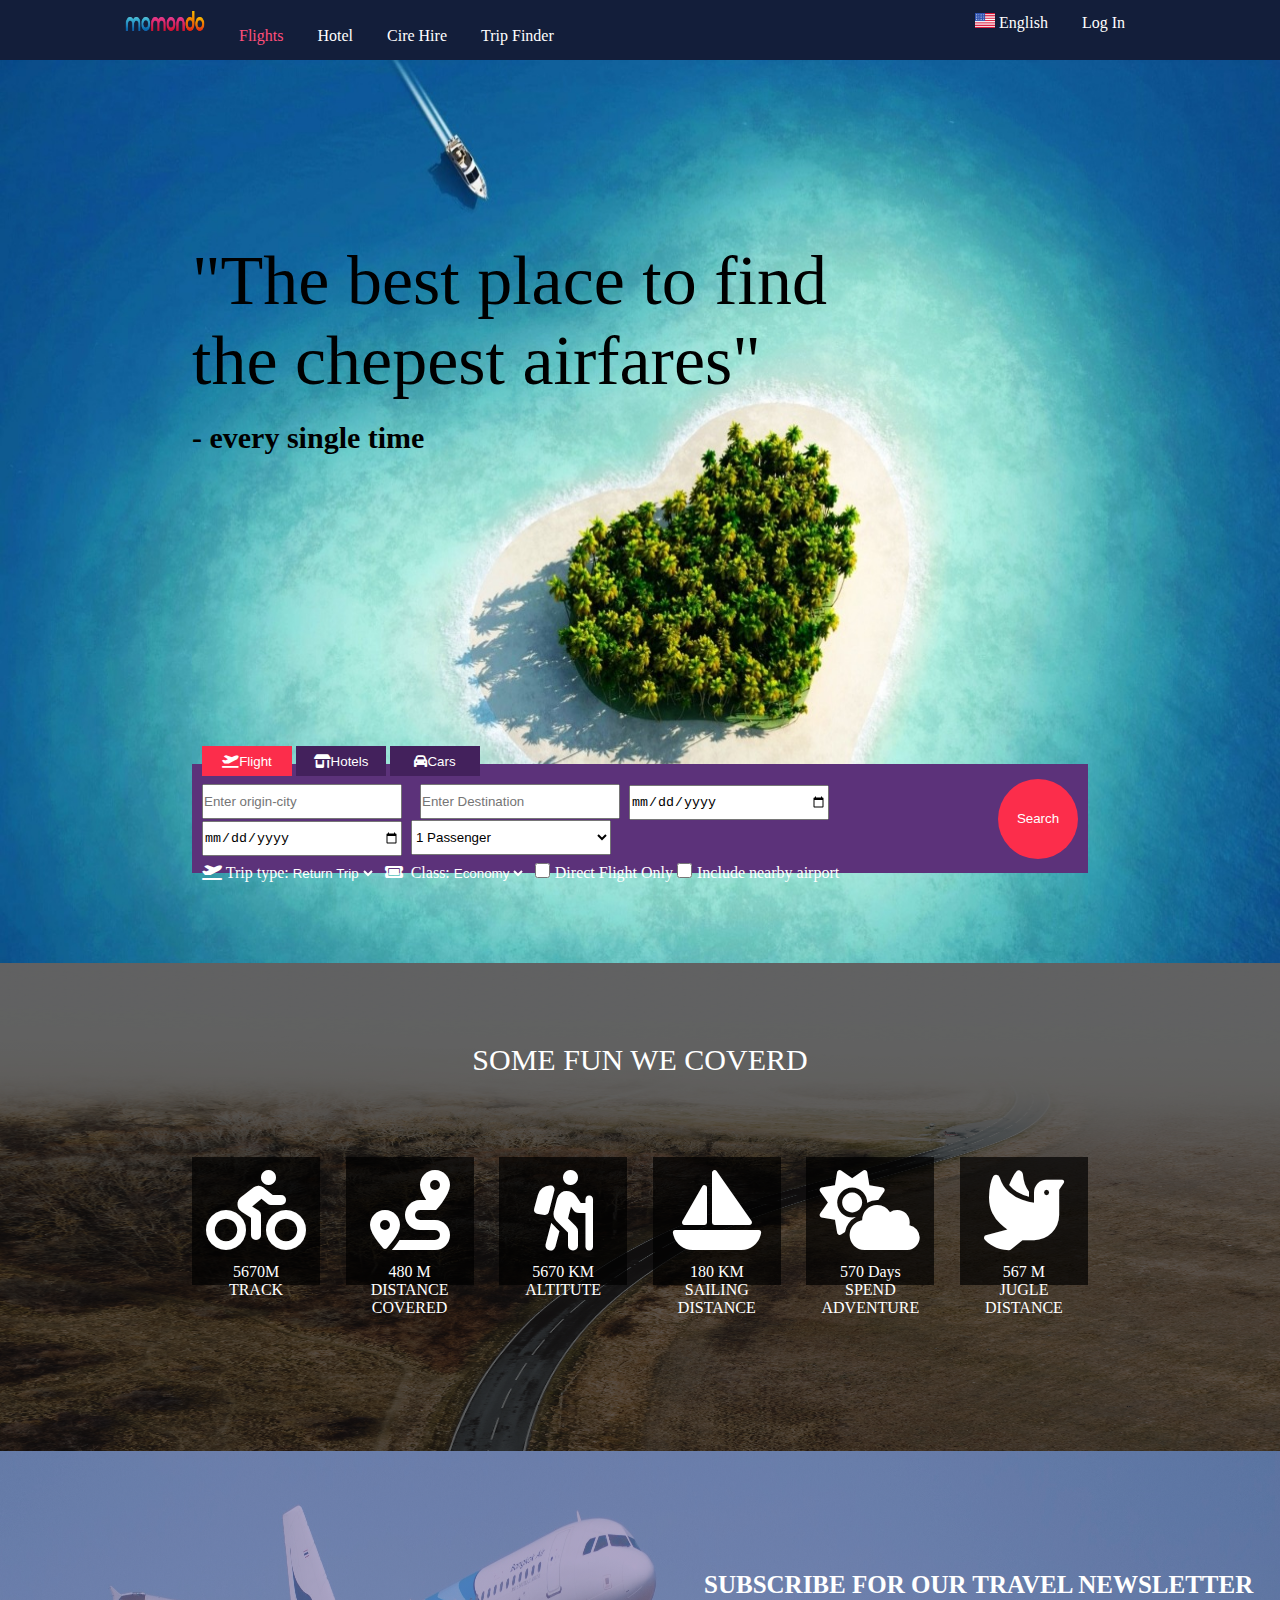
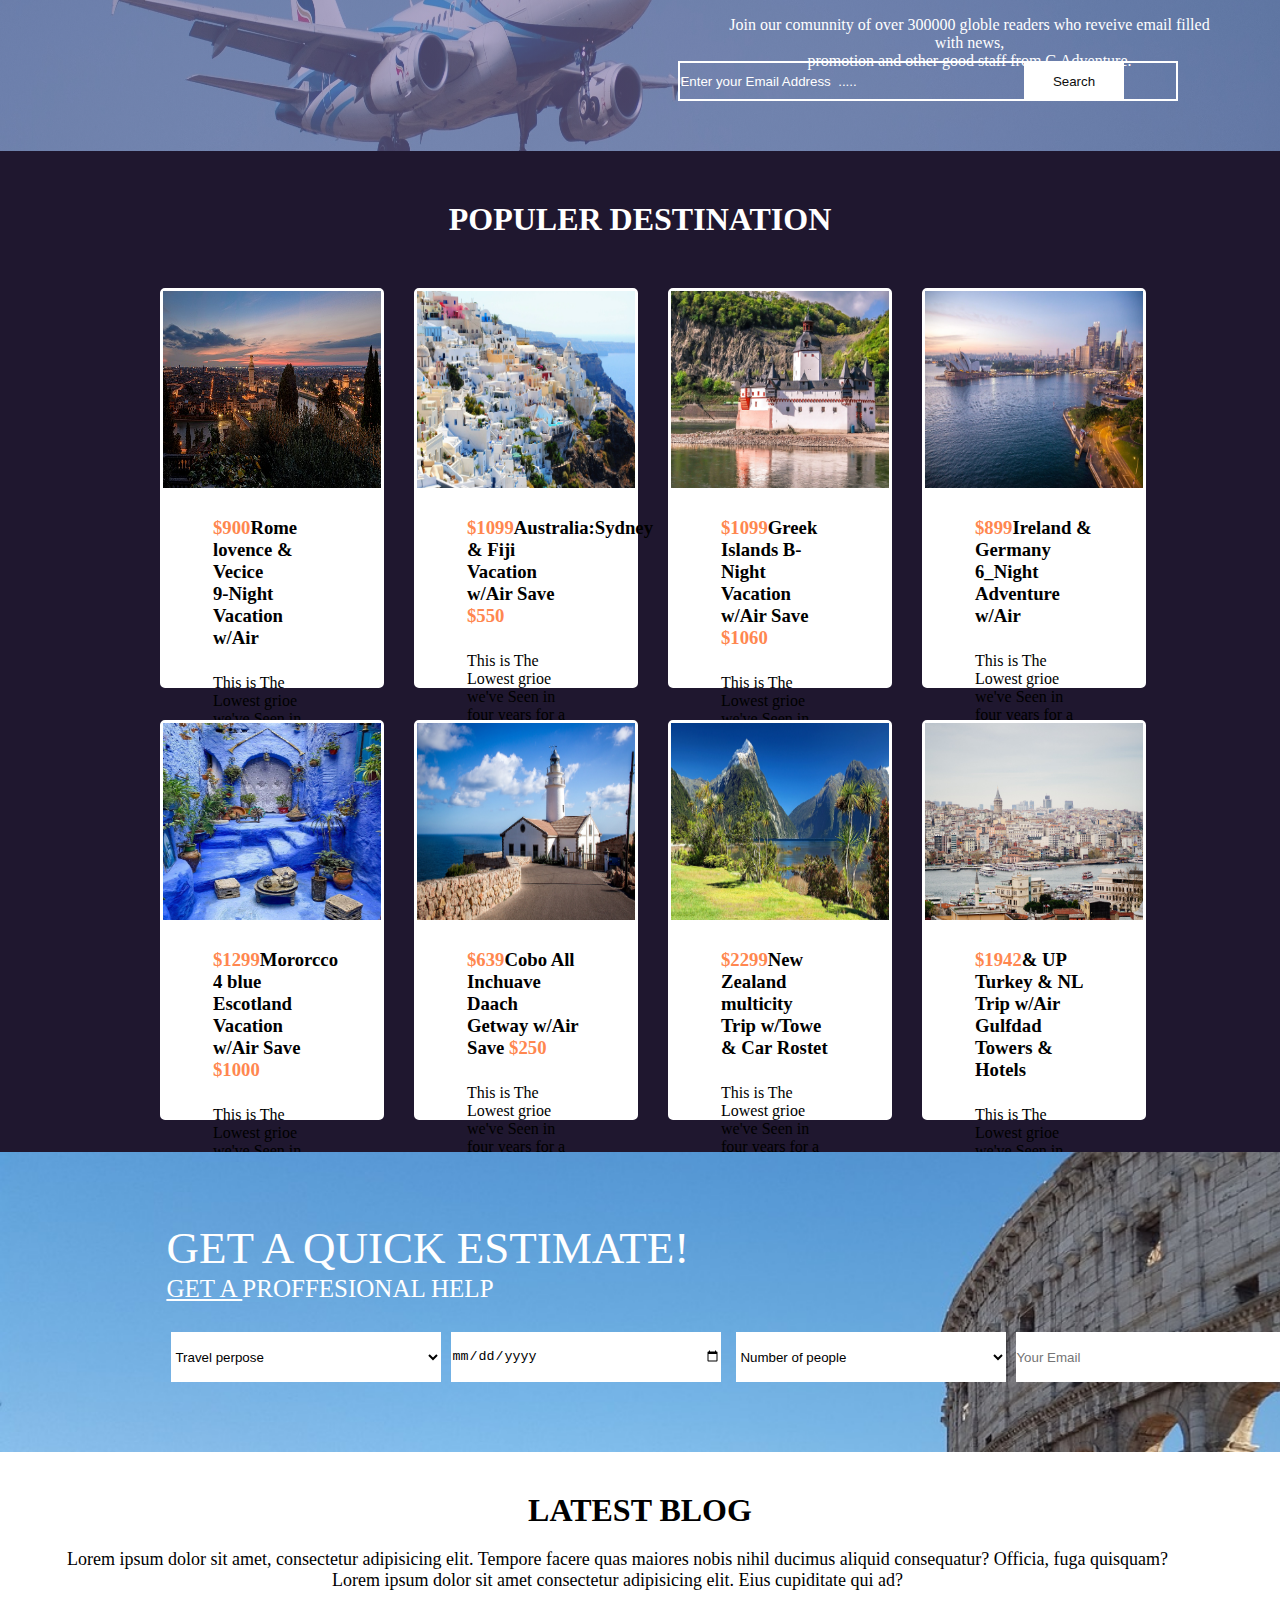
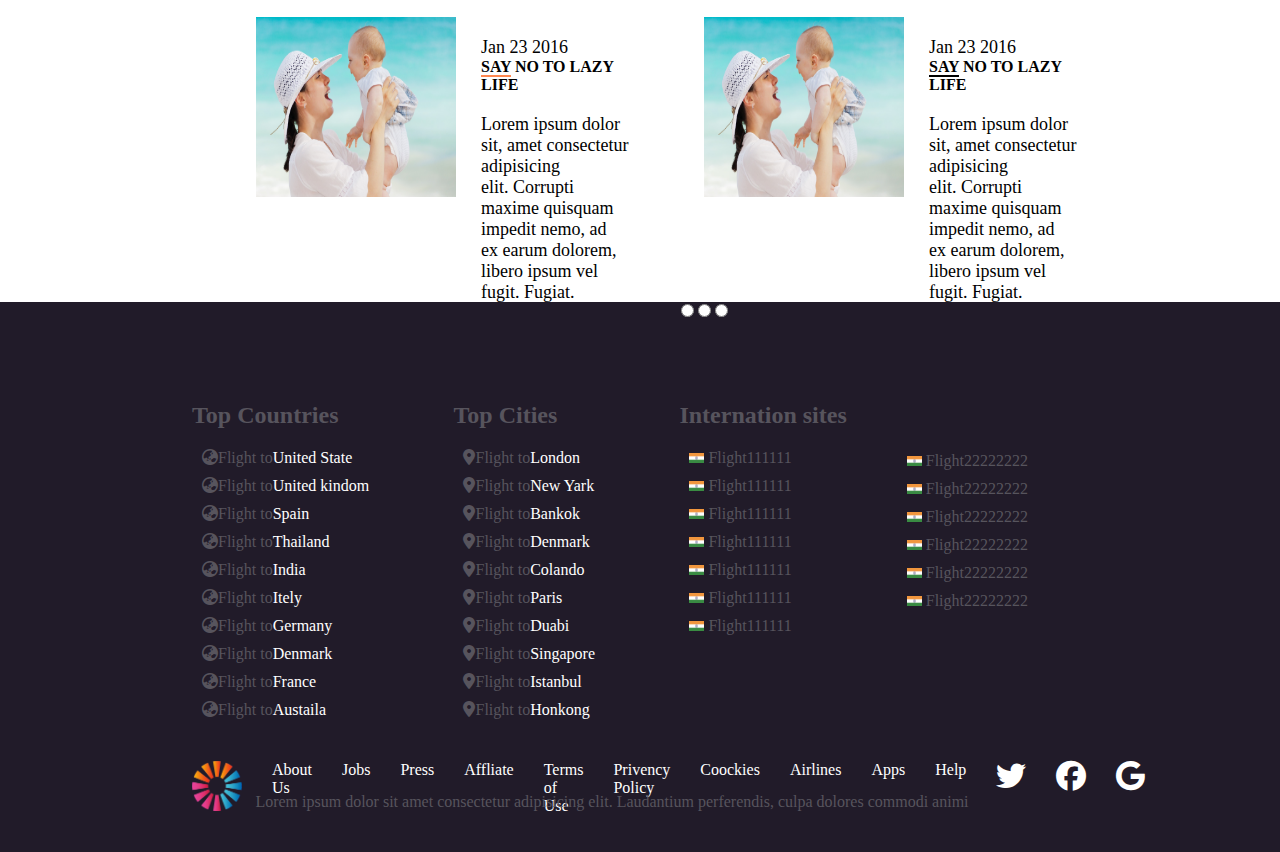
==== commit 2585eddb: "completed without responsive" ====
--- a/index.html
+++ b/index.html
@@ -258,29 +258,52 @@
                 <li><i class="fa-solid fa-location-dot"></i>Flight to<a href="javascript:void()">Honkong</a></li>
             </ul>
             <div class="internation">
-            <ul>
-                <h2>Internation sites</h2>
-                <li><img src="./assets/img/in.jpg" alt="" width="15px" height="10px">&nbspFlight111111</li>
-                <li><img src="./assets/img/in.jpg" alt="" width="15px" height="10px">&nbspFlight111111</li>
-                <li><img src="./assets/img/in.jpg" alt="" width="15px" height="10px">&nbspFlight111111</li>
-                <li><img src="./assets/img/in.jpg" alt="" width="15px" height="10px">&nbspFlight111111</li>
-                <li><img src="./assets/img/in.jpg" alt="" width="15px" height="10px">&nbspFlight111111</li>
-                <li><img src="./assets/img/in.jpg" alt="" width="15px" height="10px">&nbspFlight111111</li>
-                <li><img src="./assets/img/in.jpg" alt="" width="15px" height="10px">&nbspFlight111111</li>
-            </ul>
-            <ul>
-                <li style="margin-top: 150px;"><img src="./assets/img/in.jpg" alt="" width="15px" height="10px">&nbspFlight22222222</li>
-                <li><img src="./assets/img/in.jpg" alt="" width="15px" height="10px">&nbspFlight22222222</li>
-                <li><img src="./assets/img/in.jpg" alt="" width="15px" height="10px">&nbspFlight22222222</li>
-                <li><img src="./assets/img/in.jpg" alt="" width="15px" height="10px">&nbspFlight22222222</li>
-                <li><img src="./assets/img/in.jpg" alt="" width="15px" height="10px">&nbspFlight22222222</li>
-                <li><img src="./assets/img/in.jpg" alt="" width="15px" height="10px">&nbspFlight22222222</li>
-            </ul>
-        </div>
+                <ul>
+                    <h2>Internation sites</h2>
+                    <li><img src="./assets/img/in.jpg" alt="" width="15px" height="10px">&nbspFlight111111</li>
+                    <li><img src="./assets/img/in.jpg" alt="" width="15px" height="10px">&nbspFlight111111</li>
+                    <li><img src="./assets/img/in.jpg" alt="" width="15px" height="10px">&nbspFlight111111</li>
+                    <li><img src="./assets/img/in.jpg" alt="" width="15px" height="10px">&nbspFlight111111</li>
+                    <li><img src="./assets/img/in.jpg" alt="" width="15px" height="10px">&nbspFlight111111</li>
+                    <li><img src="./assets/img/in.jpg" alt="" width="15px" height="10px">&nbspFlight111111</li>
+                    <li><img src="./assets/img/in.jpg" alt="" width="15px" height="10px">&nbspFlight111111</li>
+                </ul>
+                <ul>
+                    <li style="margin-top: 150px;"><img src="./assets/img/in.jpg" alt="" width="15px"
+                            height="10px">&nbspFlight22222222</li>
+                    <li><img src="./assets/img/in.jpg" alt="" width="15px" height="10px">&nbspFlight22222222</li>
+                    <li><img src="./assets/img/in.jpg" alt="" width="15px" height="10px">&nbspFlight22222222</li>
+                    <li><img src="./assets/img/in.jpg" alt="" width="15px" height="10px">&nbspFlight22222222</li>
+                    <li><img src="./assets/img/in.jpg" alt="" width="15px" height="10px">&nbspFlight22222222</li>
+                    <li><img src="./assets/img/in.jpg" alt="" width="15px" height="10px">&nbspFlight22222222</li>
+                </ul>
+            </div>
         </div>
         <div class="downfoot">
-         <img src="./assets/img/mm.jpg" alt="" width="15px" height="10px">
+            <ul>
+                <li>
+                    <img src="./assets/img/mmm.png" alt="momondo logo" width="50px" height="50px">
+                </li>
+                <li><a href="javascript:void()">About Us</a></li>
+                <li><a href="javascript:void()">Jobs</a></li>
+                <li><a href="javascript:void()">Press</a></li>
+                <li><a href="javascript:void()">Affliate</a></li>
+                <li><a href="javascript:void()">Terms of Use</a></li>
+                <li><a href="javascript:void()">Privency Policy</a></li>
+                <li><a href="javascript:void()">Coockies</a></li>
+                <li><a href="javascript:void()">Airlines</a></li>
+                <li><a href="javascript:void()">Apps</a></li>
+                <li><a href="javascript:void()">Help</a></li>
+            </ul>
+            <ul>
+                <li><a href="javascript:void()"><i class="fa-brands fa-twitter"></i></a></li>
+                <li><a href="javascript:void()"><i class="fa-brands fa-facebook"></i></a></li>
+                <li><a href="javascript:void()"><i class="fab fa-google"></i></a></li>
+            </ul>
+
         </div>
+        <p>Lorem ipsum dolor sit amet consectetur adipisicing elit. Laudantium perferendis, culpa dolores commodi animi
+           </p>
     </footer>
     <!-- footer section End -->
 
--- a/assets/css/style.css
+++ b/assets/css/style.css
@@ -171,10 +171,7 @@
     padding: 10%;
 }
 
-.fun ul li span {
-    font-weight: 200;
-    color: #fc2d4b;
-}
+
 
 /* FUN section End */
 
@@ -382,7 +379,7 @@
 /* Footer section Start */
 footer {
     width: 100%;
-    height: 500px;
+    height: 550px;
     color: #57545D;
     background: #211B29;
 }
@@ -390,7 +387,7 @@
 .topfoot {
     display: flex;
     justify-content: space-between;
-    margin: 15%;
+    margin:2.5% 15%;
     margin-top: 60px;
 
 }
@@ -424,6 +421,30 @@
     margin: 10px;
 }
 
+.downfoot{
+    margin: 0px 15%;
+    display: flex;
+    justify-content: space-between;
+   
+   
+}
+.downfoot ul{
+    display: flex;
+    
+}
+.downfoot ul li{
+    list-style: none;
+    margin-right: 30px;
+    
+}
+footer p{
+    margin: 0% 18%;
+    top: 3993px;
+    position: absolute;
+}
+.downfoot ul li a i{
+    font-size: 30px;
+}
 
 /* Footer section End */
 
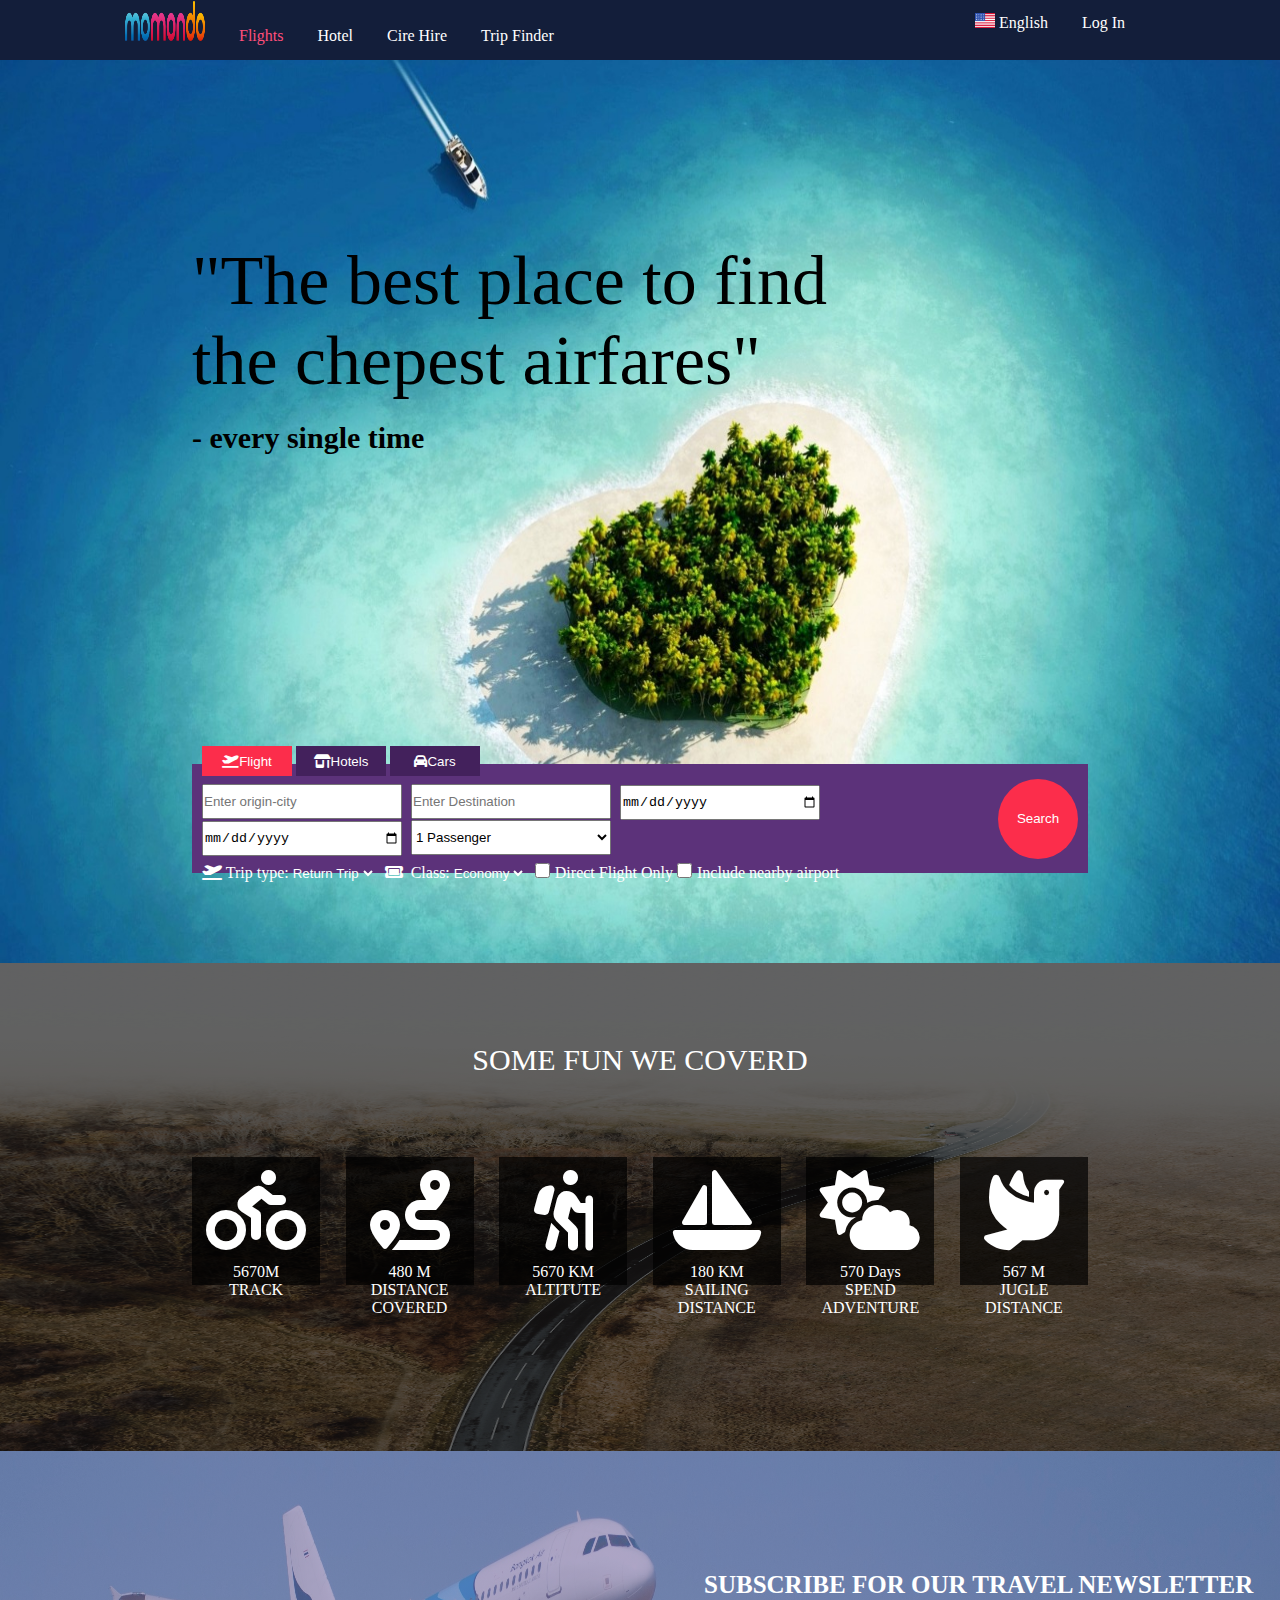
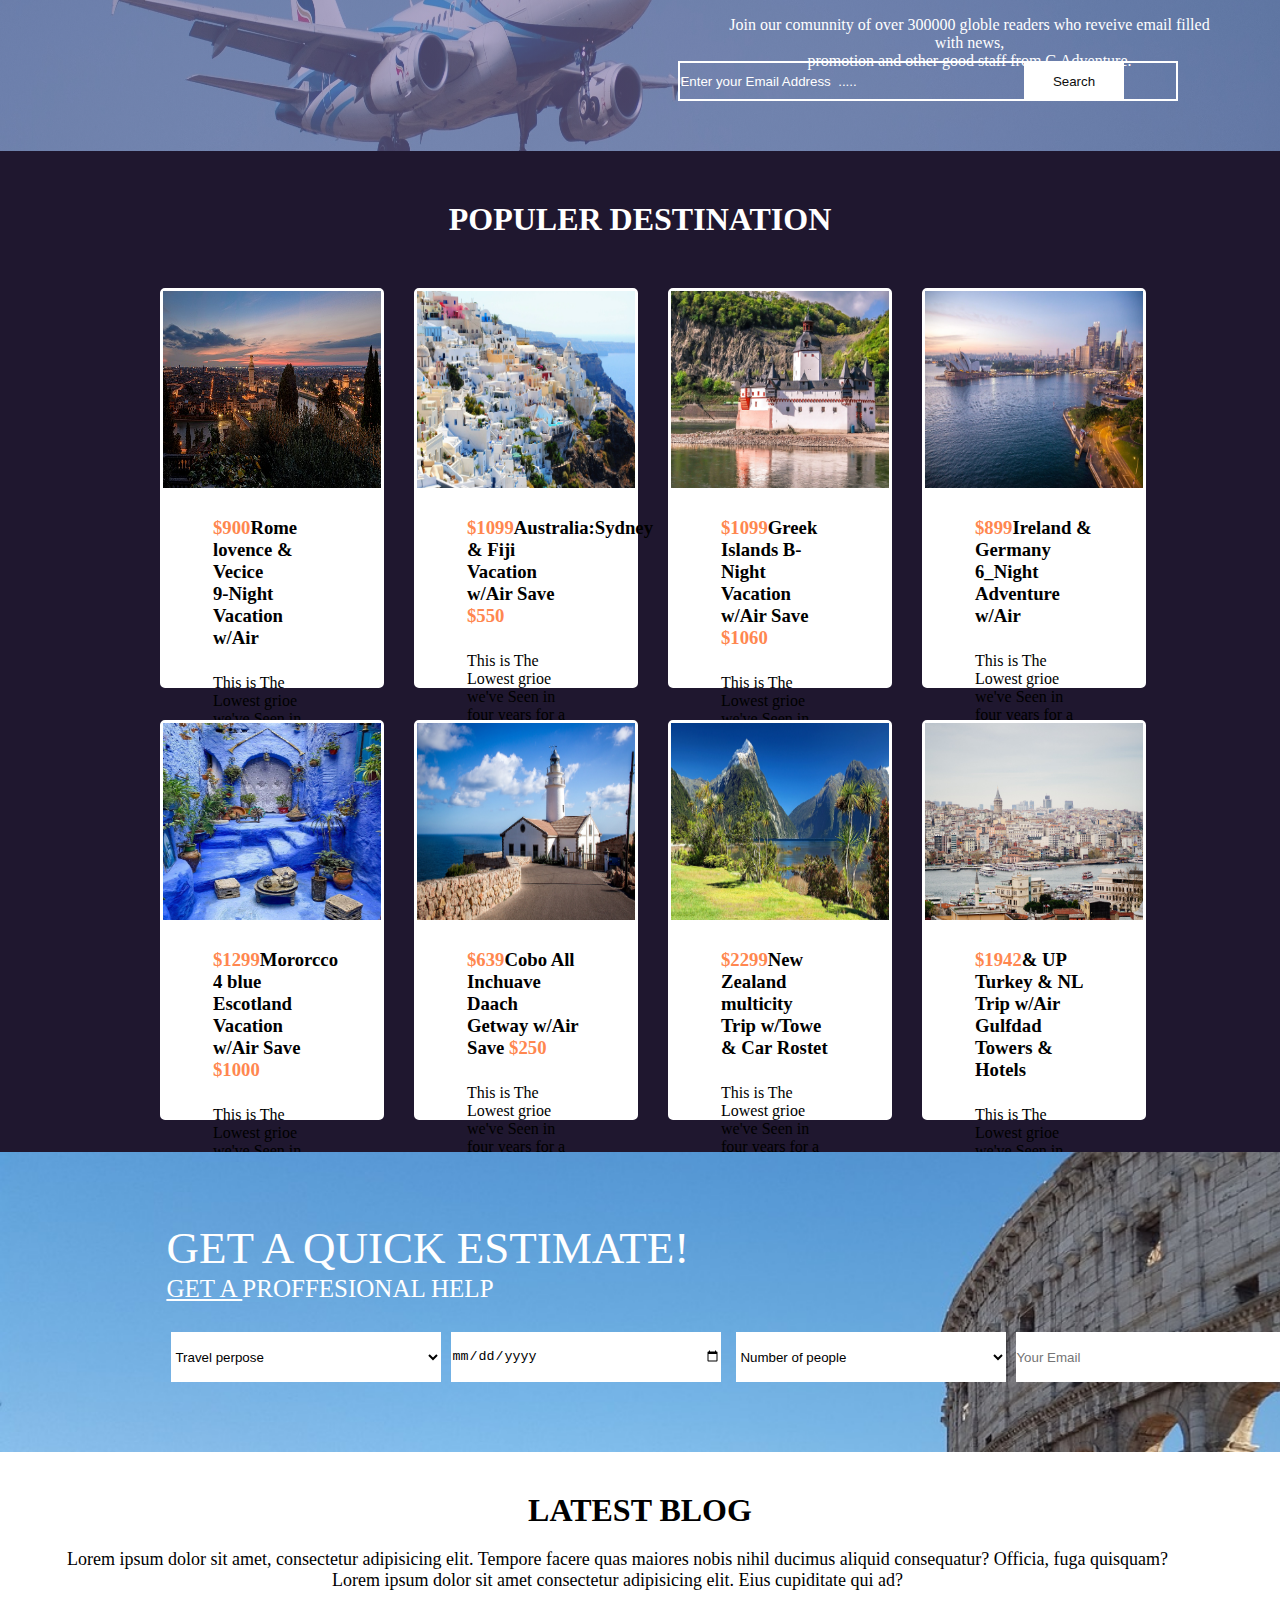
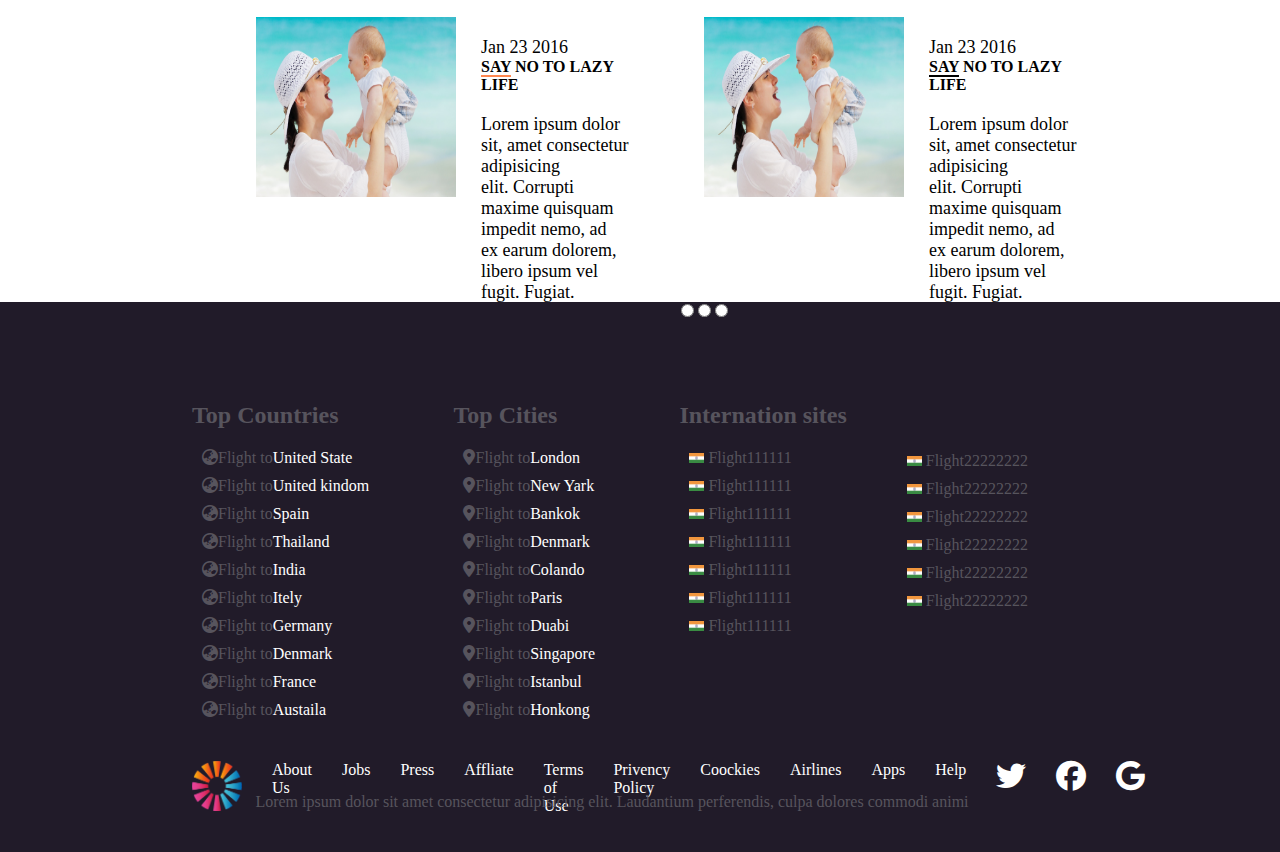
==== commit 4f35beeb: "media query added width 576px banner section completed" ====
--- a/index.html
+++ b/index.html
@@ -56,10 +56,6 @@
                 <div class="searchForm">
                     <label for="origin-city">origin-city</label>
                     <input type="text" name="origin-city" id="origin-city" placeholder="Enter origin-city">
-
-                    <span><i class="fa-solid fa-arrow-righ-arrow-left"
-                            style="color: aqua; margin-right: 5px;"></i></span>
-
                     <label for="destination-city">Destination City</label>
                     <input type="text" name="destination-city" id="destination-city" placeholder="Enter Destination">
 
@@ -303,7 +299,7 @@
 
         </div>
         <p>Lorem ipsum dolor sit amet consectetur adipisicing elit. Laudantium perferendis, culpa dolores commodi animi
-           </p>
+        </p>
     </footer>
     <!-- footer section End -->
 
--- a/assets/css/style.css
+++ b/assets/css/style.css
@@ -453,4 +453,81 @@
     color: #fff;
     background: #2b5c0b;
 
-}+}
+
+
+
+
+/* Media Quiry Added */
+@media screen and (max-width:576px) 
+{
+    header {
+        width: 100%;
+        height: 130px;
+        padding: 0px 10px;
+    }
+
+    .banner h2 {
+        top: 14%;
+        left: 21%;
+        color: black;
+        font-size: 26px;
+    }
+
+    .banner h1 {
+        top: 2%;
+        left: 18%;
+        color: black;
+        font-size: 47px;
+    }
+    .banner form {
+        width: 100%;
+        height: 58%;
+        display: inline;
+        bottom: 0%;
+        padding: 0px;
+        left:0%
+    }
+    
+
+    .banner form .searchForm div select {
+        width: 96px;
+        height: 16px;
+    }
+    .banner form .searchForm input, .banner form .searchForm Select {
+        width: 100%;
+        height: 65px;
+    
+    }
+    .banner form button {
+        width: 100%;
+        height: 38px;
+    }
+    .banner form button.smt{
+        width: 100%;
+        height: 52Px;
+        border-radius: 5px;
+        margin-left: 0%;
+
+    }
+     
+}
+
+@media screen and (max-width:768px) and (min-width:576px)
+{
+
+
+}
+
+@media screen and (max-width:992px) and (min-width:576px)
+{
+
+}
+
+@media screen and (max-width:1200px) and (min-width:992px)
+{
+    
+}
+
+@media screen and (max-width:1400px) and (min-width:1200px)
+/* Media Quiry Added */